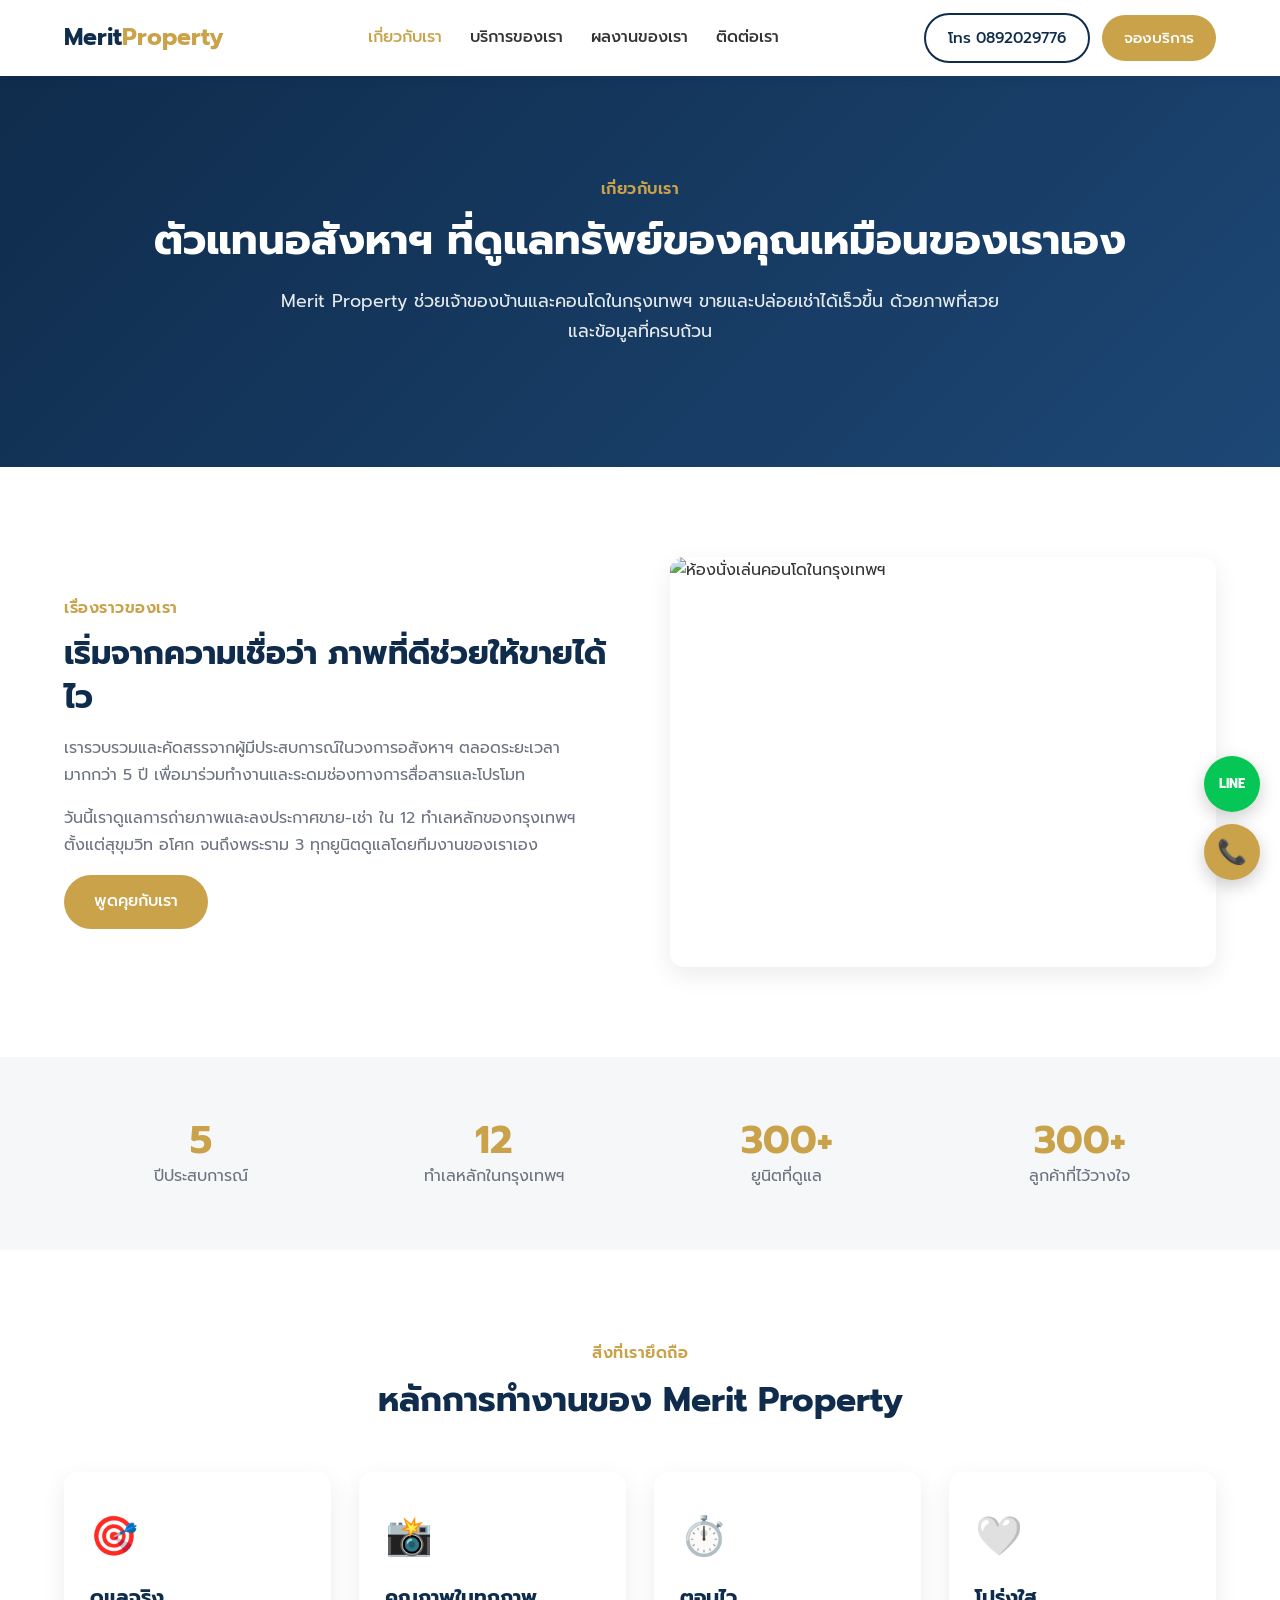
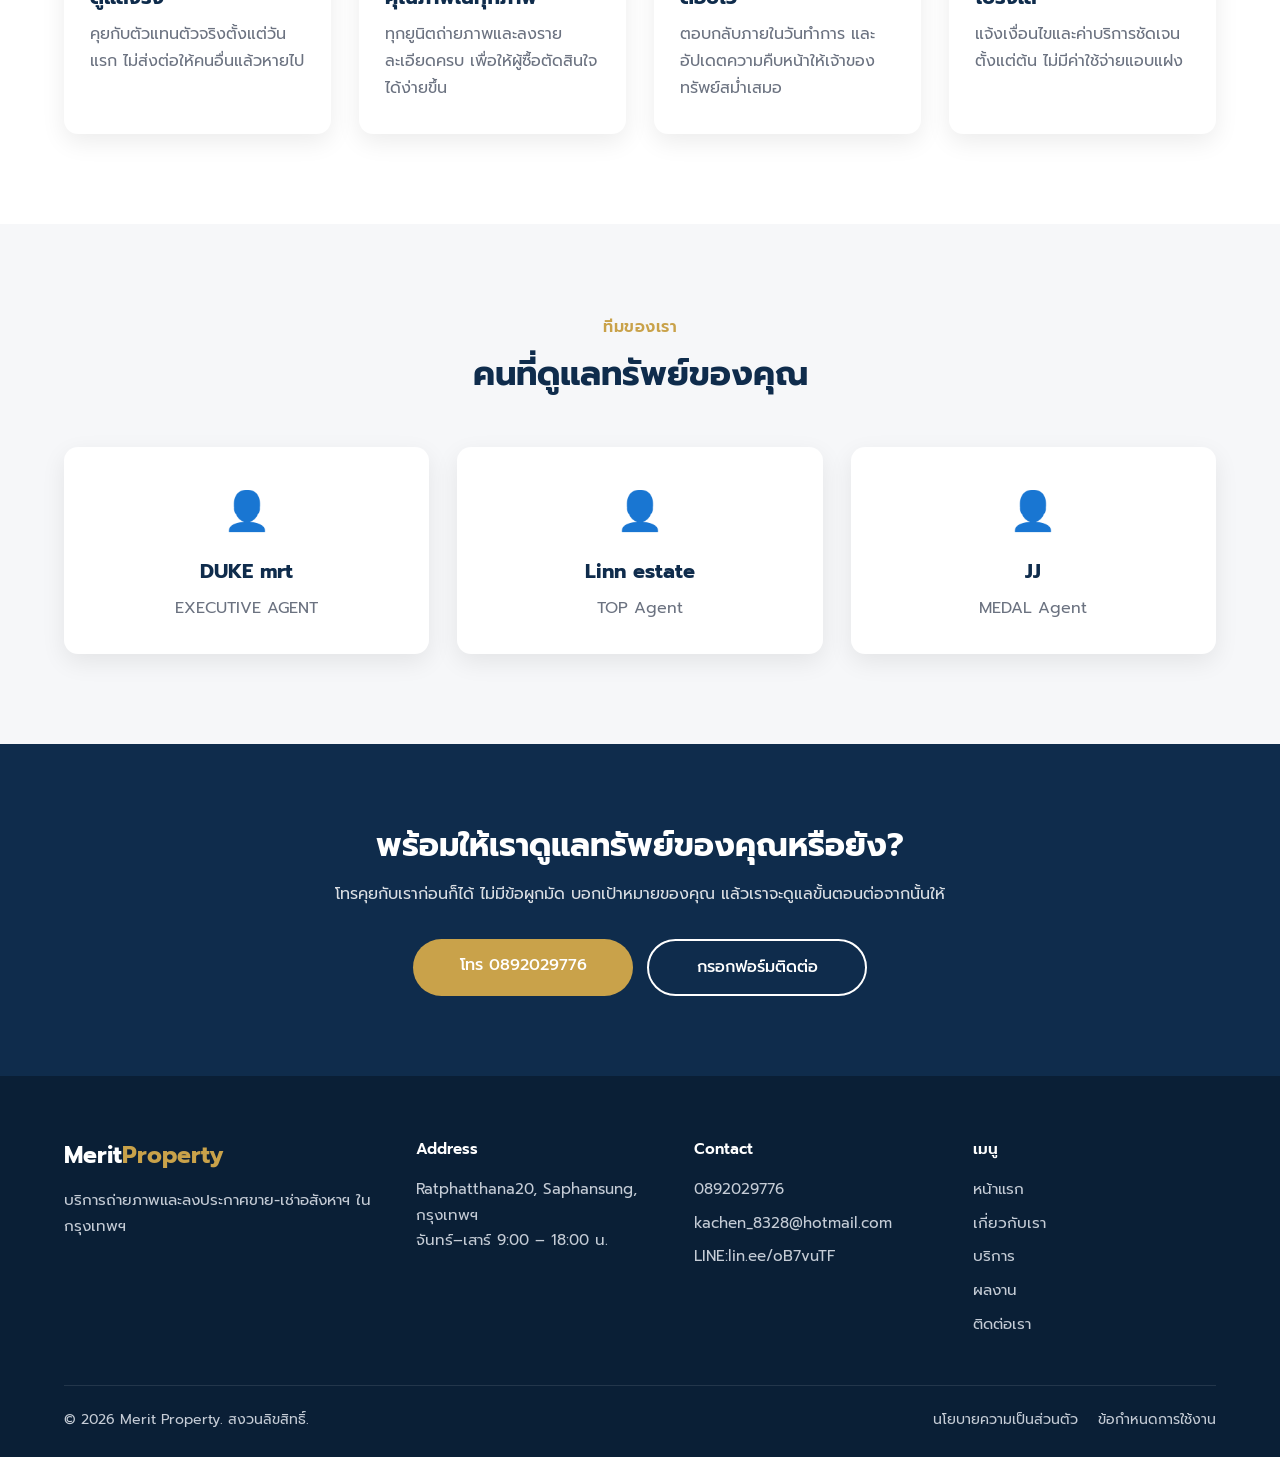
==== about.html @ c819f3c8 "Update about.html" ====
<!DOCTYPE html>
<html lang="th">
<head>
  <meta charset="UTF-8" />
  <meta name="viewport" content="width=device-width, initial-scale=1.0" />
  <title>เกี่ยวกับเรา | Merit Property</title>
  <meta name="description" content="รู้จัก Merit Property ทีมตัวแทนอสังหาฯ ในกรุงเทพฯ ที่ดูแลการถ่ายภาพและลงประกาศขาย-เช่าด้วยตัวเอง" />
  <link href="https://fonts.googleapis.com/css2?family=Prompt:wght@300;400;500;600;700&display=swap" rel="stylesheet" />
  <link rel="stylesheet" href="style.css" />
</head>
<body>
<style>
    :root{
      --primary:#0f2c4c; --primary-dark:#0a1f36; --accent:#c9a24a; --accent-dark:#b08a35;
      --light:#f6f7f9; --text:#333; --muted:#6b7280; --white:#fff;
      --radius:14px; --shadow:0 8px 24px rgba(0,0,0,.08);
    }
    *{margin:0;padding:0;box-sizing:border-box}
    html{scroll-behavior:smooth}
    body{font-family:'Prompt',sans-serif;color:var(--text);line-height:1.7;background:var(--white)}
    a{text-decoration:none;color:inherit}
    .container{width:90%;max-width:1200px;margin:auto}
    section{padding:90px 0}
    .eyebrow{display:inline-block;color:var(--accent);font-weight:600;letter-spacing:.5px;margin-bottom:10px}
    h1,h2,h3{color:var(--primary);line-height:1.35}
    .btn{display:inline-block;padding:13px 30px;border-radius:50px;font-weight:500;transition:.3s;cursor:pointer;border:none;font-family:inherit;font-size:1rem;text-align:center}
    .btn-primary{background:var(--accent);color:var(--white)}
    .btn-primary:hover{background:var(--accent-dark);transform:translateY(-2px)}
    .btn-outline{border:2px solid var(--primary);color:var(--primary);background:transparent}
    .btn-outline:hover{background:var(--primary);color:var(--white)}
    .btn-light{border:2px solid var(--white);color:var(--white)}
    .btn-light:hover{background:var(--white);color:var(--primary)}

    /* ===== Header ===== */
    header{position:sticky;top:0;z-index:1000;background:var(--white);box-shadow:0 2px 12px rgba(0,0,0,.06)}
    nav{display:flex;justify-content:space-between;align-items:center;height:76px;gap:20px}
    .logo{font-size:1.45rem;font-weight:700;color:var(--primary)}
    .logo b{color:var(--accent)}
    .nav-links{display:flex;gap:28px;list-style:none}
    .nav-links a{font-weight:500;transition:.3s}
    .nav-links a:hover,.nav-links a.active{color:var(--accent)}
    .nav-actions{display:flex;gap:12px;align-items:center}
    .nav-actions .btn{padding:10px 22px;font-size:.95rem}
    .menu-toggle{display:none;font-size:1.8rem;background:none;border:none;cursor:pointer;color:var(--primary)}

    /* ===== Hero ===== */
    .hero{background:linear-gradient(135deg,var(--primary),#1d4775);color:var(--white);text-align:center;padding:100px 0 90px}
    .hero .eyebrow{color:var(--accent)}
    .hero h1{color:var(--white);font-size:2.6rem;margin-bottom:18px}
    .hero p{max-width:720px;margin:0 auto 30px;opacity:.9;font-size:1.1rem}
    .hero p a{color:var(--accent);font-weight:600;text-decoration:underline}
    .hero-buttons{display:flex;gap:14px;justify-content:center;flex-wrap:wrap}

    /* ===== Contact ===== */
    .contact-wrap{display:grid;grid-template-columns:1fr 1.25fr;gap:50px;align-items:start}
    .contact-text h2{font-size:2rem;margin-bottom:8px}
    .contact-text p{color:var(--muted);margin-bottom:28px}
    .info-item{display:flex;gap:14px;align-items:flex-start;margin-bottom:18px}
    .info-item .ic{width:46px;height:46px;flex-shrink:0;border-radius:12px;background:var(--light);display:flex;align-items:center;justify-content:center;font-size:1.25rem}
    .info-item small{display:block;color:var(--muted);font-size:.85rem}
    .info-item a{word-break:break-all}
    .info-item a:hover{color:var(--accent)}
    .map{margin-top:24px;border-radius:var(--radius);overflow:hidden;box-shadow:var(--shadow)}
    .map iframe{width:100%;height:260px;border:0;display:block}

    .contact-form{background:var(--white);padding:40px;border-radius:var(--radius);box-shadow:var(--shadow);border:1px solid #eee}
    .form-row{display:grid;grid-template-columns:1fr 1fr;gap:16px}
    .form-group{margin-bottom:18px}
    .form-group label{display:block;margin-bottom:6px;font-weight:500;font-size:.95rem}
    .form-group label .req{color:#d14343}
    .form-group input,.form-group select,.form-group textarea{width:100%;padding:12px 15px;border:1px solid #ddd;border-radius:8px;font-family:inherit;font-size:1rem;transition:.3s;background:var(--white)}
    .form-group input:focus,.form-group select:focus,.form-group textarea:focus{outline:none;border-color:var(--accent);box-shadow:0 0 0 3px rgba(201,162,74,.15)}
    .form-note{font-size:.85rem;color:var(--muted);margin-top:12px;text-align:center}
    .form-msg{margin-top:15px;padding:12px;border-radius:8px;display:none}
    .form-msg.success{display:block;background:#e7f6ec;color:#1e7b3a}
    .form-msg.error{display:block;background:#fdeaea;color:#b42318}

    /* ===== Service Area ===== */
    .area{background:var(--light);text-align:center}
    .area h2{font-size:2rem;margin-bottom:14px}
    .area p{max-width:720px;margin:0 auto 30px;color:var(--muted)}
    .chips{display:flex;flex-wrap:wrap;gap:10px;justify-content:center;margin-bottom:35px}
    .chip{background:var(--white);border:1px solid #e3e3e3;padding:8px 18px;border-radius:30px;font-size:.95rem}
    .chip.main{border-color:var(--accent);color:var(--primary);font-weight:500}

    /* ===== FAQ ===== */
    .faq-wrap{display:grid;grid-template-columns:1fr 1.4fr;gap:50px}
    .faq-intro h2{font-size:2rem;margin-bottom:14px}
    .faq-intro p{color:var(--muted);margin-bottom:24px}
    .faq-intro .info-item a{font-weight:500}
    details{border:1px solid #e6e6e6;border-radius:10px;margin-bottom:12px;background:var(--white);transition:.3s}
    details[open]{border-color:var(--accent);box-shadow:var(--shadow)}
    summary{padding:18px 22px;cursor:pointer;font-weight:500;color:var(--primary);list-style:none;display:flex;justify-content:space-between;align-items:center;gap:10px}
    summary::-webkit-details-marker{display:none}
    summary::after{content:"+";font-size:1.5rem;color:var(--accent);transition:.3s;flex-shrink:0}
    details[open] summary::after{transform:rotate(45deg)}
    details .answer{padding:0 22px 18px;color:var(--muted)}

    /* ===== CTA ===== */
    .cta{background:var(--primary);color:var(--white);text-align:center;padding:80px 0}
    .cta h2{color:var(--white);font-size:2rem;margin-bottom:14px}
    .cta p{opacity:.85;max-width:650px;margin:0 auto 30px}
    .cta .hero-buttons .btn{min-width:220px;word-break:break-all}

    /* ===== Footer ===== */
    footer{background:var(--primary-dark);color:#c5ccd6;padding:60px 0 25px;font-size:.95rem}
    .footer-grid{display:grid;grid-template-columns:1.3fr 1fr 1fr 1fr;gap:35px;margin-bottom:40px}
    footer .logo{color:var(--white);display:inline-block;margin-bottom:12px}
    footer h4{color:var(--white);margin-bottom:14px;font-weight:600}
    footer ul{list-style:none}
    footer li{margin-bottom:8px;word-break:break-all}
    footer a:hover{color:var(--accent)}
    .footer-bottom{border-top:1px solid rgba(255,255,255,.1);padding-top:22px;display:flex;justify-content:space-between;flex-wrap:wrap;gap:12px;font-size:.88rem}
    .footer-bottom .links{display:flex;gap:20px}

    /* ===== Floating Buttons ===== */
    .float-btns{position:fixed;right:20px;bottom:20px;display:flex;flex-direction:column;gap:12px;z-index:999}
    .float-btns a{width:56px;height:56px;border-radius:50%;display:flex;align-items:center;justify-content:center;color:var(--white);font-weight:700;box-shadow:0 6px 18px rgba(0,0,0,.2);transition:.3s;font-size:.8rem}
    .float-btns a:hover{transform:scale(1.1)}
    .float-line{background:#06c755}
    .float-call{background:var(--accent);font-size:1.5rem!important}

    /* ===== Responsive ===== */
    @media (max-width:992px){
      .contact-wrap,.faq-wrap{grid-template-columns:1fr}
      .footer-grid{grid-template-columns:1fr 1fr}
      .hero h1{font-size:2.1rem}
    }
    @media (max-width:820px){
      .menu-toggle{display:block}
      .nav-actions .btn-outline{display:none}
      .nav-links{position:absolute;top:76px;left:0;width:100%;flex-direction:column;background:var(--white);text-align:center;gap:0;display:none;box-shadow:0 10px 20px rgba(0,0,0,.08)}
      .nav-links.show{display:flex}
      .nav-links li{padding:14px 0;border-top:1px solid #f0f0f0}
    }
    @media (max-width:600px){
      section{padding:65px 0}
      .form-row{grid-template-columns:1fr}
      .contact-form{padding:28px 22px}
      .footer-grid{grid-template-columns:1fr}
      .nav-actions .btn{padding:9px 16px;font-size:.88rem}
    }
  </style>
  <header>
    <div class="container">
      <nav>
        <a href="index.html" class="logo">Merit<b>Property</b></a>
        <ul class="nav-links" id="navLinks">
          <li><a href="about.html">เกี่ยวกับเรา</a></li>
          <li><a href="services.html">บริการของเรา</a></li>
          <li><a href="portfolio.html">ผลงานของเรา</a></li>
          <li><a href="contact.html">ติดต่อเรา</a></li>
        </ul>
        <div class="nav-actions">
          <a class="btn btn-outline js-tel">โทร <span class="js-phone"></span></a>
          <a href="contact.html#contact-form" class="btn btn-primary">จองบริการ</a>
          <button class="menu-toggle" id="menuToggle" aria-label="เมนู">☰</button>
        </div>
      </nav>
    </div>
  </header>

  <section class="hero">
    <div class="container">
      <span class="eyebrow">เกี่ยวกับเรา</span>
      <h1>ตัวแทนอสังหาฯ ที่ดูแลทรัพย์ของคุณเหมือนของเราเอง</h1>
      <p>Merit Property ช่วยเจ้าของบ้านและคอนโดในกรุงเทพฯ ขายและปล่อยเช่าได้เร็วขึ้น ด้วยภาพที่สวยและข้อมูลที่ครบถ้วน</p>
    </div>
  </section>

  <!-- ===== Story ===== -->
  <section>
    <div class="container split">
      <div>
        <span class="eyebrow">เรื่องราวของเรา</span>
        <h2>เริ่มจากความเชื่อว่า ภาพที่ดีช่วยให้ขายได้ไว</h2>
        <p>เรารวบรวมและคัดสรรจากผู้มีประสบการณ์ในวงการอสังหาฯ ตลอดระยะเวลามากกว่า 5 ปี เพื่อมาร่วมทำงานและระดมช่องทางการสื่อสารและโปรโมท</p>
        <p>วันนี้เราดูแลการถ่ายภาพและลงประกาศขาย-เช่า ใน 12 ทำเลหลักของกรุงเทพฯ ตั้งแต่สุขุมวิท อโศก จนถึงพระราม 3 ทุกยูนิตดูแลโดยทีมงานของเราเอง</p>
        <a href="contact.html" class="btn btn-primary">พูดคุยกับเรา</a>
      </div>
      <img src="https://images.unsplash.com/photo-1493809842364-78817add7ffb?w=1000" alt="ห้องนั่งเล่นคอนโดในกรุงเทพฯ" loading="lazy" />
    </div>
  </section>

  <!-- ===== Stats ===== -->
  <section class="bg-light" style="padding:60px 0">
    <div class="container stats">
      <div class="stat"><b>5</b><span>ปีประสบการณ์</span></div>
      <div class="stat"><b>12</b><span>ทำเลหลักในกรุงเทพฯ</span></div>
      <div class="stat"><b>300+</b><span>ยูนิตที่ดูแล</span></div>
      <div class="stat"><b>300+</b><span>ลูกค้าที่ไว้วางใจ</span></div>
    </div>
  </section>

  <!-- ===== Values ===== -->
  <section>
    <div class="container">
      <div class="section-title">
        <span class="eyebrow">สิ่งที่เรายึดถือ</span>
        <h2>หลักการทำงานของ Merit Property</h2>
      </div>
      <div class="grid">
        <div class="card"><div class="icon">🎯</div><h3>ดูแลจริง</h3><p>คุยกับตัวแทนตัวจริงตั้งแต่วันแรก ไม่ส่งต่อให้คนอื่นแล้วหายไป</p></div>
        <div class="card"><div class="icon">📸</div><h3>คุณภาพในทุกภาพ</h3><p>ทุกยูนิตถ่ายภาพและลงรายละเอียดครบ เพื่อให้ผู้ซื้อตัดสินใจได้ง่ายขึ้น</p></div>
        <div class="card"><div class="icon">⏱️</div><h3>ตอบไว</h3><p>ตอบกลับภายในวันทำการ และอัปเดตความคืบหน้าให้เจ้าของทรัพย์สม่ำเสมอ</p></div>
        <div class="card"><div class="icon">🤍</div><h3>โปร่งใส</h3><p>แจ้งเงื่อนไขและค่าบริการชัดเจนตั้งแต่ต้น ไม่มีค่าใช้จ่ายแอบแฝง</p></div>
      </div>
    </div>
  </section>

  <!-- ===== Team (ใส่ข้อมูลทีมจริง หรือลบส่วนนี้ได้) ===== -->
  <section class="bg-light">
    <div class="container">
      <div class="section-title">
        <span class="eyebrow">ทีมของเรา</span>
        <h2>คนที่ดูแลทรัพย์ของคุณ</h2>
      </div>
      <div class="grid">
        <div class="card" style="text-align:center"><div class="icon">👤</div><h3>DUKE mrt</h3><p>EXECUTIVE AGENT</p></div>
        <div class="card" style="text-align:center"><div class="icon">👤</div><h3>Linn estate</h3><p>TOP Agent</p></div>
        <div class="card" style="text-align:center"><div class="icon">👤</div><h3>JJ </h3><p>MEDAL Agent</p></div>
      </div>
    </div>
  </section>

  <section class="cta">
    <div class="container">
      <h2>พร้อมให้เราดูแลทรัพย์ของคุณหรือยัง?</h2>
      <p>โทรคุยกับเราก่อนก็ได้ ไม่มีข้อผูกมัด บอกเป้าหมายของคุณ แล้วเราจะดูแลขั้นตอนต่อจากนั้นให้</p>
      <div class="hero-buttons">
        <a class="btn btn-primary js-tel">โทร <span class="js-phone"></span></a>
        <a href="contact.html#contact-form" class="btn btn-light">กรอกฟอร์มติดต่อ</a>
      </div>
    </div>
  </section>

  <footer>
    <div class="container">
      <div class="footer-grid">
        <div>
          <a href="index.html" class="logo">Merit<b style="color:var(--accent)">Property</b></a>
          <p>บริการถ่ายภาพและลงประกาศขาย-เช่าอสังหาฯ ในกรุงเทพฯ</p>
        </div>
        <div>
          <h4>Address</h4>
          <p>Ratphatthana20, Saphansung, กรุงเทพฯ</p>
          <p>จันทร์–เสาร์ 9:00 – 18:00 น.</p>
        </div>
        <div>
          <h4>Contact</h4>
          <ul>
            <li><a class="js-tel"><span class="js-phone"></span></a></li>
            <li><a class="js-mail"><span class="js-email"></span></a></li>
            <li><a class="js-line" target="_blank" rel="noopener">LINE:lin.ee/oB7vuTF</a></li>
          </ul>
        </div>
        <div>
          <h4>เมนู</h4>
          <ul>
            <li><a href="index.html">หน้าแรก</a></li>
            <li><a href="about.html">เกี่ยวกับเรา</a></li>
            <li><a href="services.html">บริการ</a></li>
            <li><a href="portfolio.html">ผลงาน</a></li>
            <li><a href="contact.html">ติดต่อเรา</a></li>
          </ul>
        </div>
      </div>
      <div class="footer-bottom">
        <span>© <span id="year"></span> Merit Property. สงวนลิขสิทธิ์.</span>
        <div class="links"><a href="privacy.html">นโยบายความเป็นส่วนตัว</a><a href="terms.html">ข้อกำหนดการใช้งาน</a></div>
      </div>
    </div>
  </footer>

  <div class="float-btns">
    <a class="float-line js-line" target="_blank" rel="noopener" aria-label="LINE">LINE</a>
    <a class="float-call js-tel" aria-label="โทร">📞</a>
  </div>

  <script src="main.js"></script>
</body>
</html>
---- style.css ----
:root{
  --primary:#0f2c4c; --primary-dark:#0a1f36; --accent:#c9a24a; --accent-dark:#b08a35;
  --light:#f6f7f9; --text:#333; --muted:#6b7280; --white:#fff;
  --radius:14px; --shadow:0 8px 24px rgba(0,0,0,.08);
}
*{margin:0;padding:0;box-sizing:border-box}
html{scroll-behavior:smooth}
body{font-family:'Prompt',sans-serif;color:var(--text);line-height:1.7;background:var(--white)}
a{text-decoration:none;color:inherit}
img{max-width:100%;display:block}
.container{width:90%;max-width:1200px;margin:auto}
section{padding:90px 0}
.bg-light{background:var(--light)}
.eyebrow{display:inline-block;color:var(--accent);font-weight:600;letter-spacing:.5px;margin-bottom:10px}
h1,h2,h3{color:var(--primary);line-height:1.35}
.btn{display:inline-block;padding:13px 30px;border-radius:50px;font-weight:500;transition:.3s;cursor:pointer;border:none;font-family:inherit;font-size:1rem;text-align:center}
.btn-primary{background:var(--accent);color:var(--white)}
.btn-primary:hover{background:var(--accent-dark);transform:translateY(-2px)}
.btn-outline{border:2px solid var(--primary);color:var(--primary);background:transparent}
.btn-outline:hover{background:var(--primary);color:var(--white)}
.btn-light{border:2px solid var(--white);color:var(--white)}
.btn-light:hover{background:var(--white);color:var(--primary)}

/* ===== Header ===== */
header{position:sticky;top:0;z-index:1000;background:var(--white);box-shadow:0 2px 12px rgba(0,0,0,.06)}
nav{display:flex;justify-content:space-between;align-items:center;height:76px;gap:20px}
.logo{font-size:1.45rem;font-weight:700;color:var(--primary)}
.logo b{color:var(--accent)}
.nav-links{display:flex;gap:28px;list-style:none}
.nav-links a{font-weight:500;transition:.3s}
.nav-links a:hover,.nav-links a.active{color:var(--accent)}
.nav-actions{display:flex;gap:12px;align-items:center}
.nav-actions .btn{padding:10px 22px;font-size:.95rem}
.menu-toggle{display:none;font-size:1.8rem;background:none;border:none;cursor:pointer;color:var(--primary)}

/* ===== Hero (หน้าย่อย) ===== */
.hero{background:linear-gradient(135deg,var(--primary),#1d4775);color:var(--white);text-align:center;padding:100px 0 90px}
.hero h1{color:var(--white);font-size:2.6rem;margin-bottom:18px}
.hero p{max-width:720px;margin:0 auto 30px;opacity:.9;font-size:1.1rem}
.hero p a{color:var(--accent);font-weight:600;text-decoration:underline}
.hero-buttons{display:flex;gap:14px;justify-content:center;flex-wrap:wrap}

/* ===== Hero (หน้าแรก) ===== */
.home-hero{min-height:88vh;display:flex;align-items:center;color:var(--white);
  background:linear-gradient(90deg,rgba(15,44,76,.93) 0%,rgba(15,44,76,.65) 55%,rgba(15,44,76,.25) 100%),
  url('https://images.unsplash.com/photo-1545324418-cc1a3fa10c00?w=1600') center/cover no-repeat}
.home-hero .content{max-width:650px}
.home-hero h1{color:var(--white);font-size:3rem;margin-bottom:18px}
.home-hero h1 span{color:var(--accent)}
.home-hero p{font-size:1.15rem;opacity:.9;margin-bottom:32px}
.home-hero .hero-buttons{justify-content:flex-start}

/* ===== Section title ===== */
.section-title{text-align:center;max-width:720px;margin:0 auto 50px}
.section-title h2{font-size:2.1rem;margin-bottom:12px}
.section-title p{color:var(--muted)}
.center{text-align:center;margin-top:40px}

/* ===== Cards ===== */
.grid{display:grid;grid-template-columns:repeat(auto-fit,minmax(260px,1fr));gap:28px}
.card{background:var(--white);border-radius:var(--radius);box-shadow:var(--shadow);padding:32px 26px;transition:.3s}
.card:hover{transform:translateY(-6px)}
.card .icon{font-size:2.4rem;margin-bottom:14px}
.card h3{margin-bottom:10px;font-size:1.25rem}
.card p{color:var(--muted)}
.card ul{margin-top:14px;padding-left:18px;color:var(--muted)}

/* ===== Split (รูป + ข้อความ) ===== */
.split{display:grid;grid-template-columns:1fr 1fr;gap:60px;align-items:center}
.split img{width:100%;border-radius:var(--radius);box-shadow:var(--shadow);aspect-ratio:4/3;object-fit:cover}
.split h2{font-size:2rem;margin-bottom:16px}
.split p{color:var(--muted);margin-bottom:16px}
.check-list{list-style:none;margin:20px 0 28px}
.check-list li{padding-left:30px;position:relative;margin-bottom:10px}
.check-list li::before{content:"✓";position:absolute;left:0;color:var(--accent);font-weight:700}

/* ===== Stats ===== */
.stats{display:grid;grid-template-columns:repeat(4,1fr);gap:20px;text-align:center}
.stat b{display:block;font-size:2.4rem;color:var(--accent);line-height:1.2}
.stat span{color:var(--muted)}

/* ===== Steps ===== */
.steps{counter-reset:step;display:grid;grid-template-columns:repeat(auto-fit,minmax(220px,1fr));gap:28px}
.step{padding:30px 24px;background:var(--white);border-radius:var(--radius);box-shadow:var(--shadow)}
.step::before{counter-increment:step;content:counter(step);width:44px;height:44px;border-radius:50%;background:var(--accent);color:var(--white);display:flex;align-items:center;justify-content:center;font-weight:700;margin-bottom:14px}
.step h3{font-size:1.15rem;margin-bottom:8px}
.step p{color:var(--muted)}

/* ===== Portfolio ===== */
.filters{display:flex;gap:10px;justify-content:center;flex-wrap:wrap;margin-bottom:35px}
.filter-btn{padding:8px 20px;border-radius:30px;border:1px solid #ddd;background:var(--white);cursor:pointer;font-family:inherit;font-size:.95rem;transition:.3s}
.filter-btn.active,.filter-btn:hover{background:var(--primary);color:var(--white);border-color:var(--primary)}
.work{background:var(--white);border-radius:var(--radius);overflow:hidden;box-shadow:var(--shadow);transition:.3s}
.work:hover{transform:translateY(-6px)}
.work.hide{display:none}
.work-img{position:relative;height:230px}
.work-img img{width:100%;height:100%;object-fit:cover}
.tag{position:absolute;top:14px;left:14px;background:var(--accent);color:var(--white);padding:4px 14px;border-radius:20px;font-size:.85rem}
.work-body{padding:20px 22px}
.work-body h3{font-size:1.15rem;margin-bottom:4px}
.work-body .loc{color:var(--muted);font-size:.9rem;margin-bottom:10px}
.work-body .meta{display:flex;gap:14px;flex-wrap:wrap;font-size:.9rem;color:#555}

/* ===== Testimonials ===== */
.quote{background:var(--white);border-radius:var(--radius);box-shadow:var(--shadow);padding:30px}
.quote p{font-style:italic;color:#555;margin-bottom:16px}
.quote b{color:var(--primary)}
.quote small{display:block;color:var(--muted)}

/* ===== Contact ===== */
.contact-wrap{display:grid;grid-template-columns:1fr 1.25fr;gap:50px;align-items:start}
.contact-text h2{font-size:2rem;margin-bottom:8px}
.contact-text p{color:var(--muted);margin-bottom:28px}
.info-item{display:flex;gap:14px;align-items:flex-start;margin-bottom:18px}
.info-item .ic{width:46px;height:46px;flex-shrink:0;border-radius:12px;background:var(--light);display:flex;align-items:center;justify-content:center;font-size:1.25rem}
.info-item small{display:block;color:var(--muted);font-size:.85rem}
.info-item a{word-break:break-all}
.info-item a:hover{color:var(--accent)}
.map{margin-top:24px;border-radius:var(--radius);overflow:hidden;box-shadow:var(--shadow)}
.map iframe{width:100%;height:260px;border:0;display:block}
.contact-form{background:var(--white);padding:40px;border-radius:var(--radius);box-shadow:var(--shadow);border:1px solid #eee}
.form-row{display:grid;grid-template-columns:1fr 1fr;gap:16px}
.form-group{margin-bottom:18px}
.form-group label{display:block;margin-bottom:6px;font-weight:500;font-size:.95rem}
.form-group label .req{color:#d14343}
.form-group input,.form-group select,.form-group textarea{width:100%;padding:12px 15px;border:1px solid #ddd;border-radius:8px;font-family:inherit;font-size:1rem;transition:.3s;background:var(--white)}
.form-group input:focus,.form-group select:focus,.form-group textarea:focus{outline:none;border-color:var(--accent);box-shadow:0 0 0 3px rgba(201,162,74,.15)}
.form-note{font-size:.85rem;color:var(--muted);margin-top:12px;text-align:center}
.form-msg{margin-top:15px;padding:12px;border-radius:8px;display:none}
.form-msg.success{display:block;background:#e7f6ec;color:#1e7b3a}
.form-msg.error{display:block;background:#fdeaea;color:#b42318}

/* ===== Service Area ===== */
.area{background:var(--light);text-align:center}
.area h2{font-size:2rem;margin-bottom:14px}
.area p{max-width:720px;margin:0 auto 30px;color:var(--muted)}
.chips{display:flex;flex-wrap:wrap;gap:10px;justify-content:center;margin-bottom:35px}
.chip{background:var(--white);border:1px solid #e3e3e3;padding:8px 18px;border-radius:30px;font-size:.95rem}
.chip.main{border-color:var(--accent);color:var(--primary);font-weight:500}

/* ===== FAQ ===== */
.faq-wrap{display:grid;grid-template-columns:1fr 1.4fr;gap:50px}
.faq-intro h2{font-size:2rem;margin-bottom:14px}
.faq-intro p{color:var(--muted);margin-bottom:24px}
.faq-intro .info-item a{font-weight:500}
details{border:1px solid #e6e6e6;border-radius:10px;margin-bottom:12px;background:var(--white);transition:.3s}
details[open]{border-color:var(--accent);box-shadow:var(--shadow)}
summary{padding:18px 22px;cursor:pointer;font-weight:500;color:var(--primary);list-style:none;display:flex;justify-content:space-between;align-items:center;gap:10px}
summary::-webkit-details-marker{display:none}
summary::after{content:"+";font-size:1.5rem;color:var(--accent);transition:.3s;flex-shrink:0}
details[open] summary::after{transform:rotate(45deg)}
details .answer{padding:0 22px 18px;color:var(--muted)}

/* ===== CTA ===== */
.cta{background:var(--primary);color:var(--white);text-align:center;padding:80px 0}
.cta h2{color:var(--white);font-size:2rem;margin-bottom:14px}
.cta p{opacity:.85;max-width:650px;margin:0 auto 30px}
.cta .hero-buttons .btn{min-width:220px;word-break:break-all}

/* ===== Footer ===== */
footer{background:var(--primary-dark);color:#c5ccd6;padding:60px 0 25px;font-size:.95rem}
.footer-grid{display:grid;grid-template-columns:1.3fr 1fr 1fr 1fr;gap:35px;margin-bottom:40px}
footer .logo{color:var(--white);display:inline-block;margin-bottom:12px}
footer h4{color:var(--white);margin-bottom:14px;font-weight:600}
footer ul{list-style:none}
footer li{margin-bottom:8px;word-break:break-all}
footer a:hover{color:var(--accent)}
.footer-bottom{border-top:1px solid rgba(255,255,255,.1);padding-top:22px;display:flex;justify-content:space-between;flex-wrap:wrap;gap:12px;font-size:.88rem}
.footer-bottom .links{display:flex;gap:20px}

/* ===== Floating Buttons ===== */
.float-btns{position:fixed;right:20px;bottom:20px;display:flex;flex-direction:column;gap:12px;z-index:999}
.float-btns a{width:56px;height:56px;border-radius:50%;display:flex;align-items:center;justify-content:center;color:var(--white);font-weight:700;box-shadow:0 6px 18px rgba(0,0,0,.2);transition:.3s;font-size:.8rem}
.float-btns a:hover{transform:scale(1.1)}
.float-line{background:#06c755}
.float-call{background:var(--accent);font-size:1.5rem!important}

/* ===== Responsive ===== */
@media (max-width:992px){
  .contact-wrap,.faq-wrap,.split{grid-template-columns:1fr}
  .split{gap:35px}
  .footer-grid{grid-template-columns:1fr 1fr}
  .stats{grid-template-columns:repeat(2,1fr);gap:30px}
  .hero h1{font-size:2.1rem}
  .home-hero h1{font-size:2.3rem}
}
@media (max-width:820px){
  .menu-toggle{display:block}
  .nav-actions .btn-outline{display:none}
  .nav-links{position:absolute;top:76px;left:0;width:100%;flex-direction:column;background:var(--white);text-align:center;gap:0;display:none;box-shadow:0 10px 20px rgba(0,0,0,.08)}
  .nav-links.show{display:flex}
  .nav-links li{padding:14px 0;border-top:1px solid #f0f0f0}
}
@media (max-width:600px){
  section{padding:65px 0}
  .form-row{grid-template-columns:1fr}
  .contact-form{padding:28px 22px}
  .footer-grid{grid-template-columns:1fr}
  .nav-actions .btn{padding:9px 16px;font-size:.88rem}
  .home-hero{min-height:75vh}
  .home-hero h1{font-size:1.9rem}
}
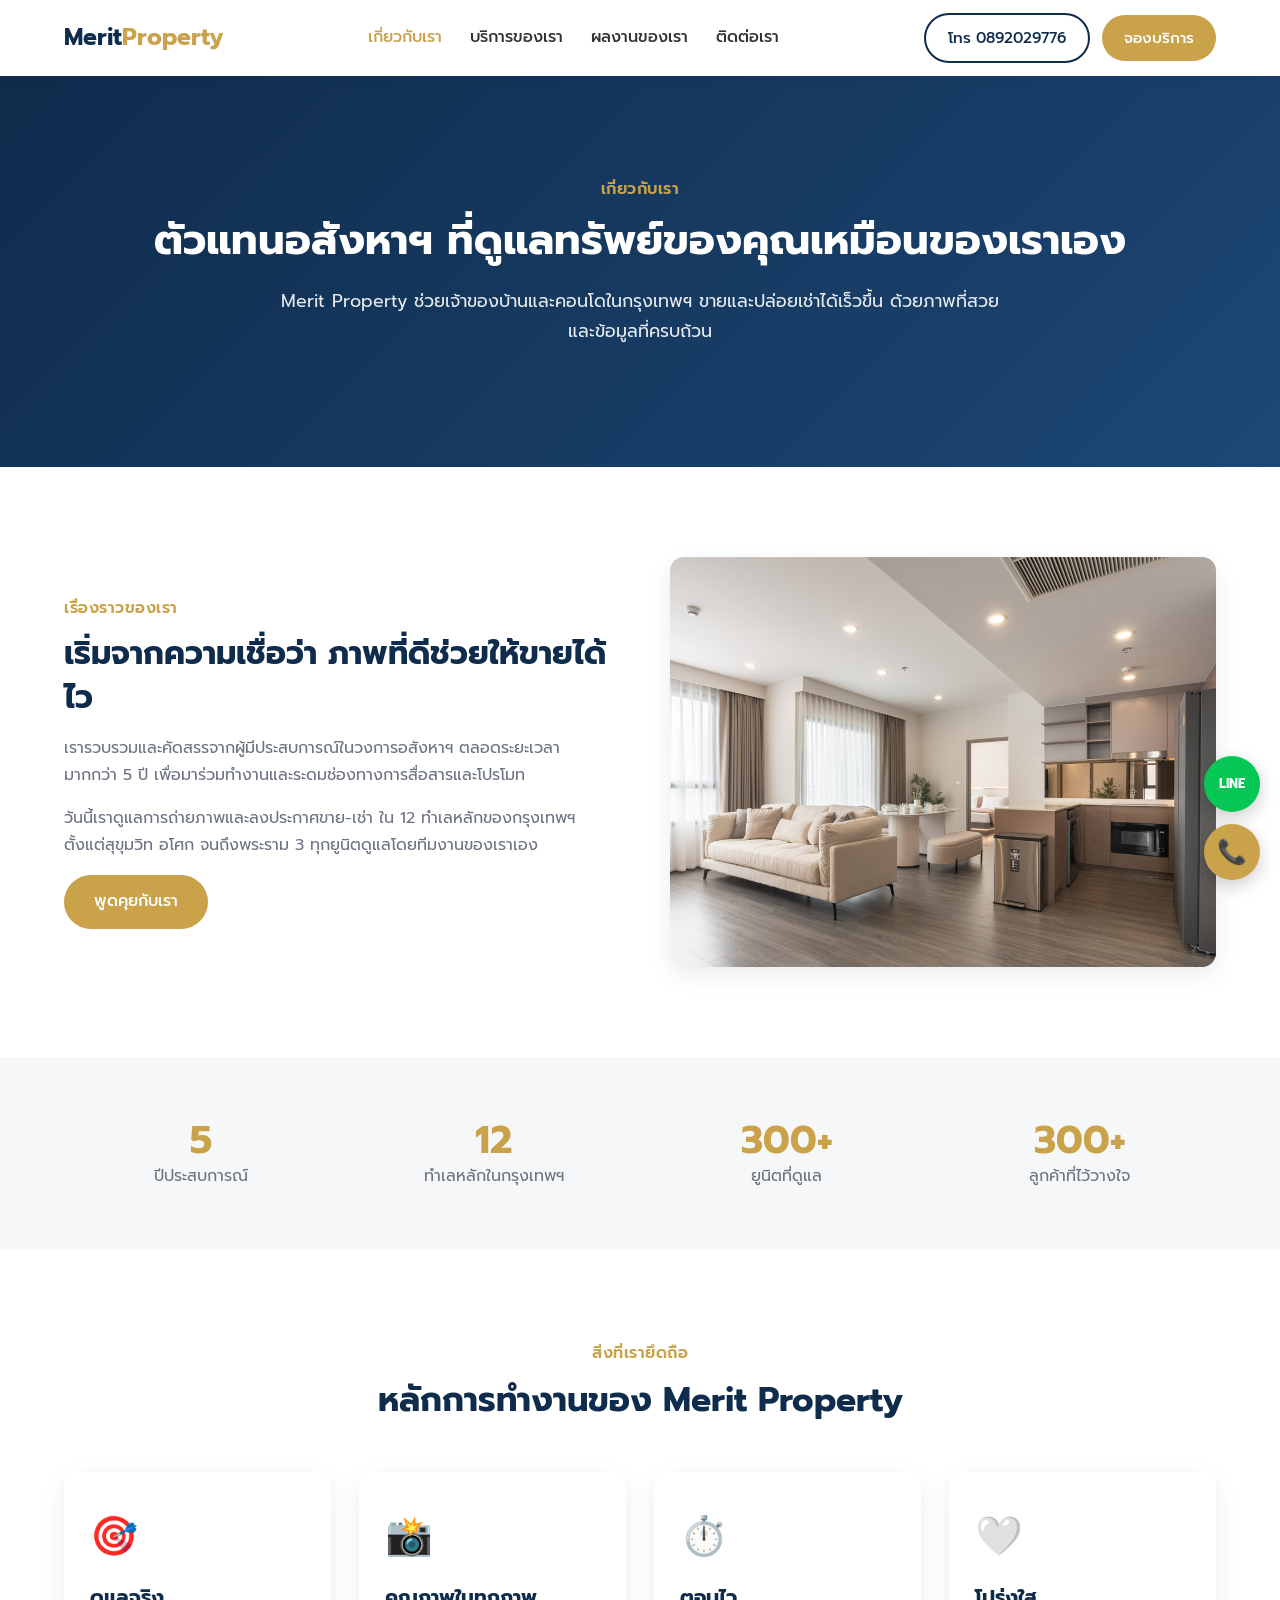
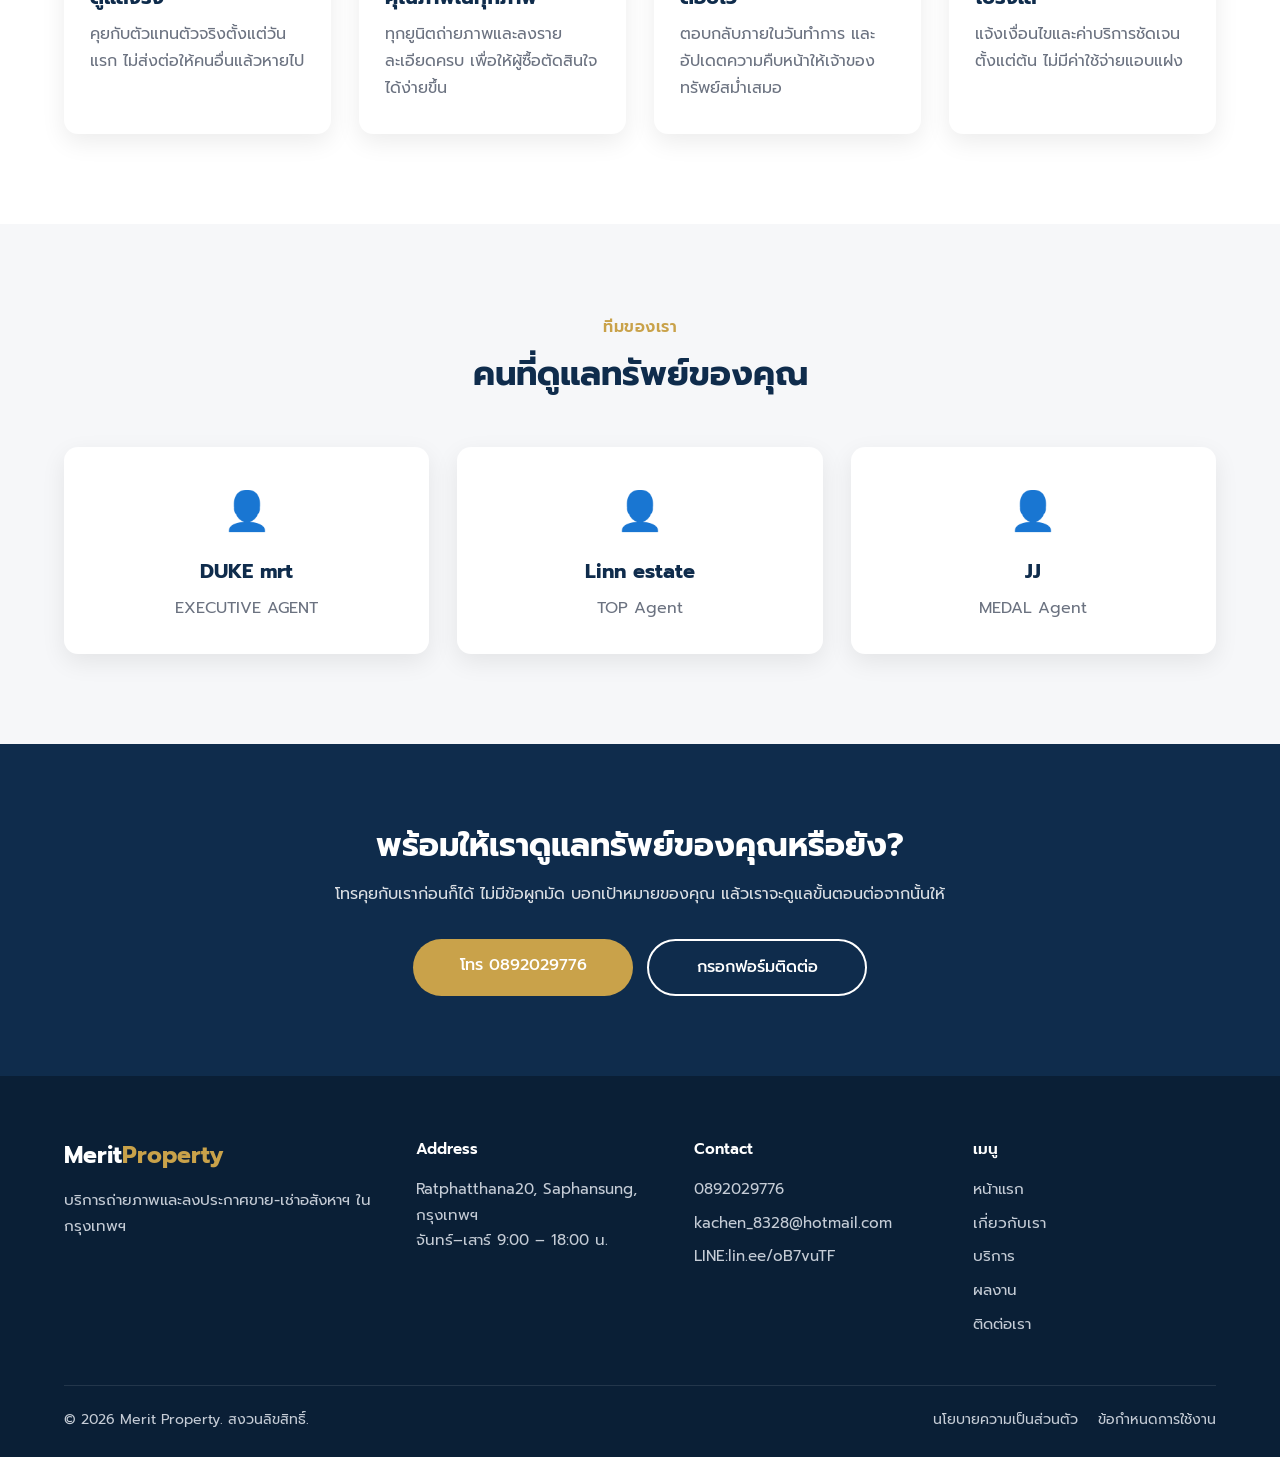
==== commit a9481752: "Update about.html" ====
--- a/about.html
+++ b/about.html
@@ -178,7 +178,7 @@
         <p>วันนี้เราดูแลการถ่ายภาพและลงประกาศขาย-เช่า ใน 12 ทำเลหลักของกรุงเทพฯ ตั้งแต่สุขุมวิท อโศก จนถึงพระราม 3 ทุกยูนิตดูแลโดยทีมงานของเราเอง</p>
         <a href="contact.html" class="btn btn-primary">พูดคุยกับเรา</a>
       </div>
-      <img src="https://images.unsplash.com/photo-1493809842364-78817add7ffb?w=1000" alt="ห้องนั่งเล่นคอนโดในกรุงเทพฯ" loading="lazy" />
+      <img src="propertyphotos/cover/about/id0skvpr4.jpg" alt="ห้องนั่งเล่นคอนโดในกรุงเทพฯ" loading="lazy" />
     </div>
   </section>
 
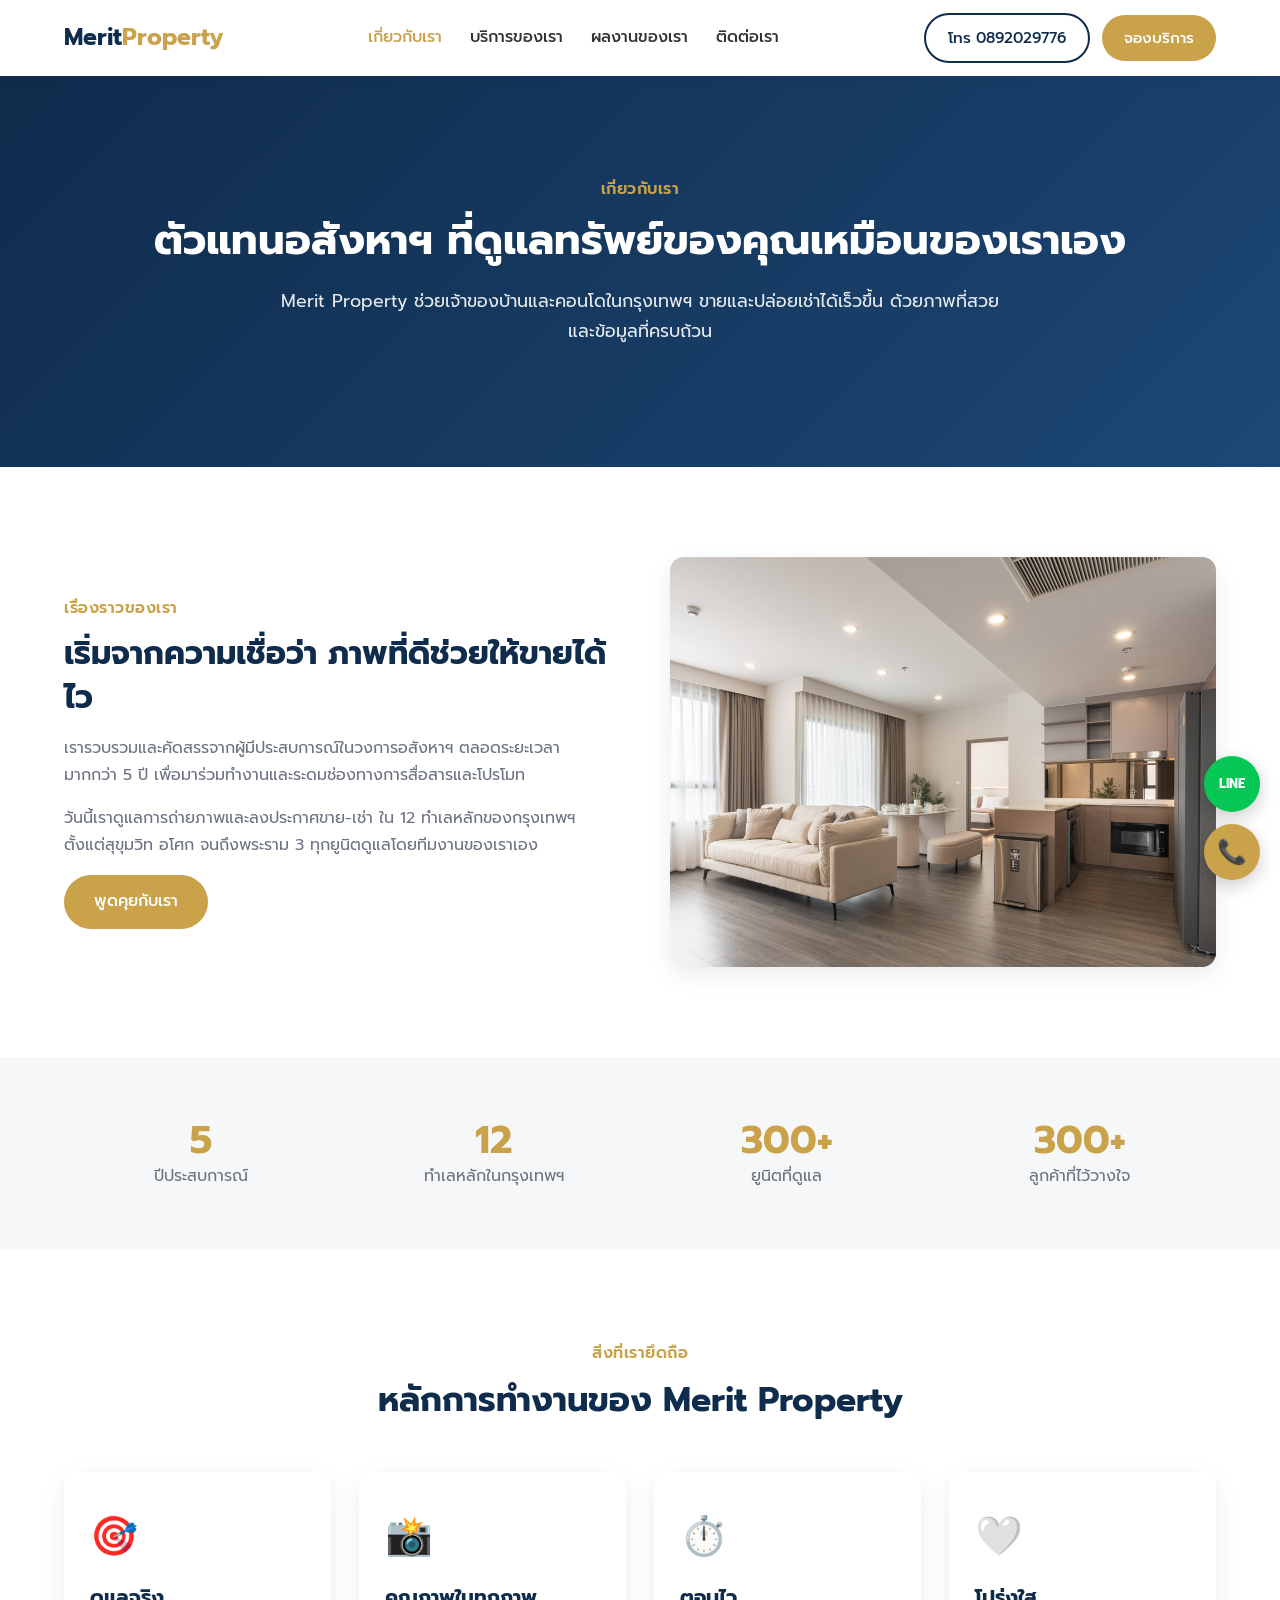
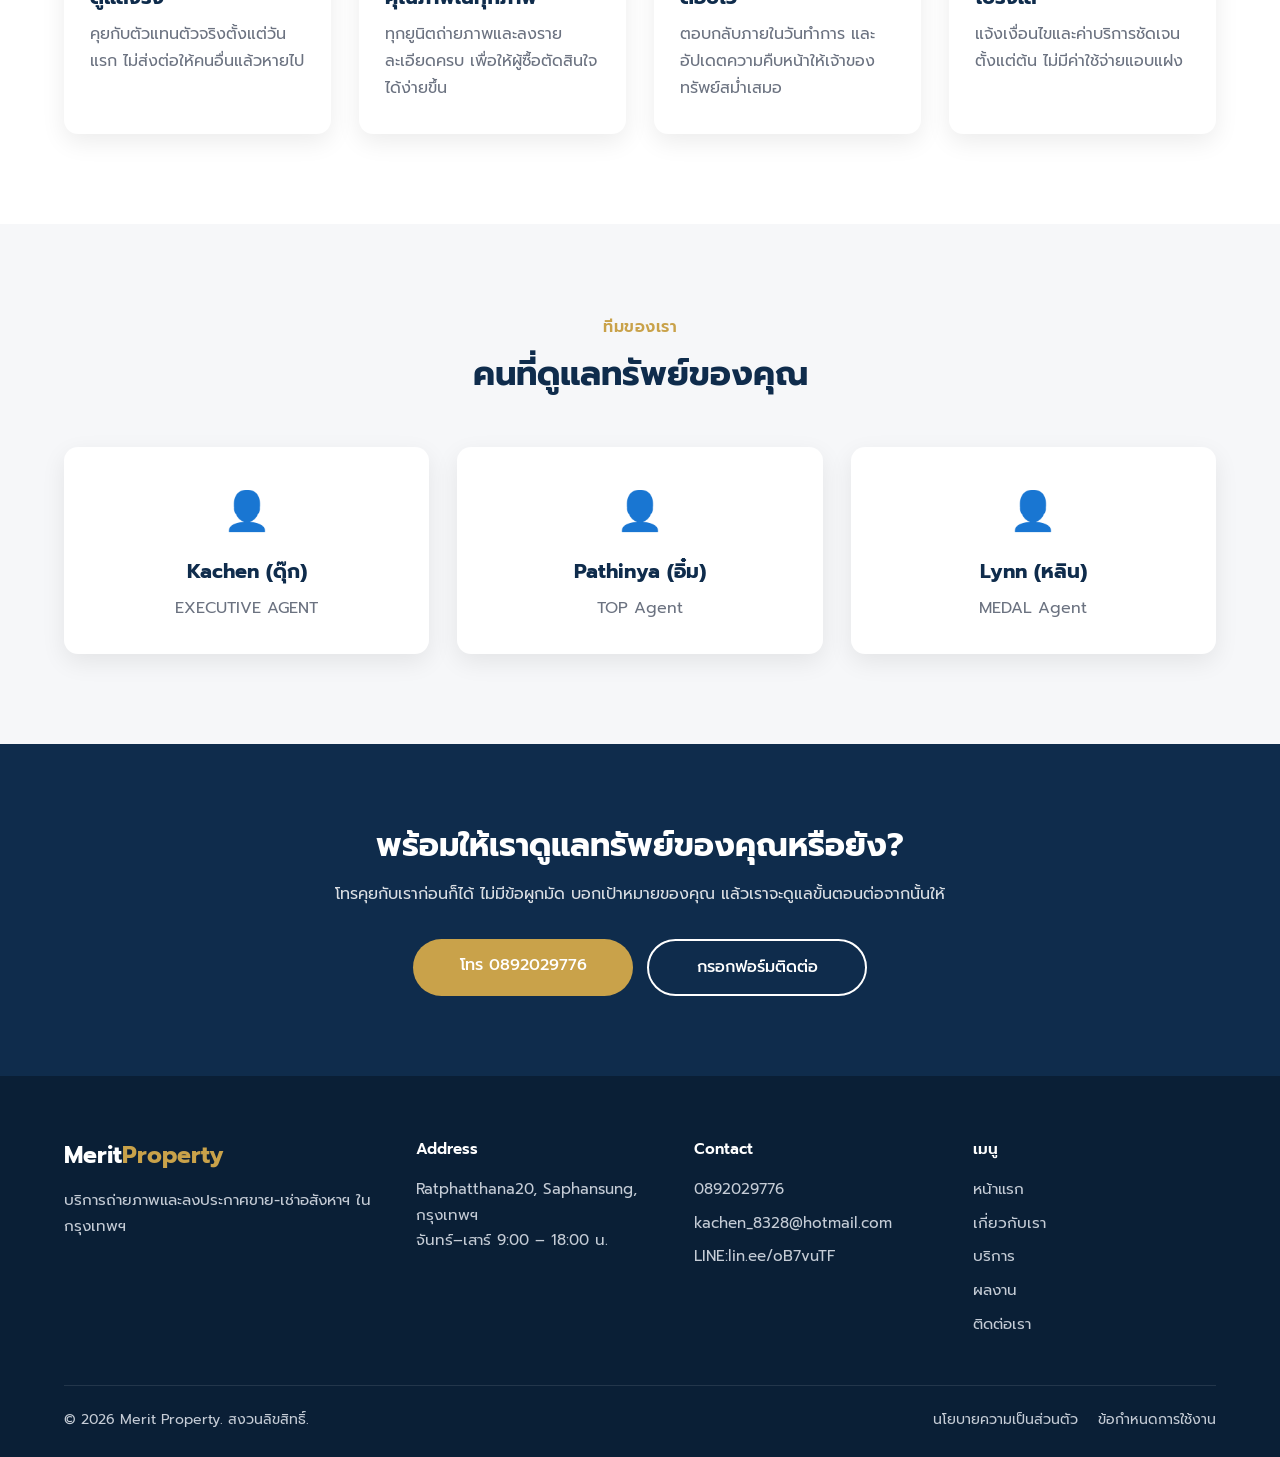
==== commit d344b87d: "up" ====
--- a/about.html
+++ b/about.html
@@ -216,9 +216,9 @@
         <h2>คนที่ดูแลทรัพย์ของคุณ</h2>
       </div>
       <div class="grid">
-        <div class="card" style="text-align:center"><div class="icon">👤</div><h3>DUKE mrt</h3><p>EXECUTIVE AGENT</p></div>
-        <div class="card" style="text-align:center"><div class="icon">👤</div><h3>Linn estate</h3><p>TOP Agent</p></div>
-        <div class="card" style="text-align:center"><div class="icon">👤</div><h3>JJ </h3><p>MEDAL Agent</p></div>
+        <div class="card" style="text-align:center"><div class="icon">👤</div><h3>Kachen (ดุ๊ก)</h3><p>EXECUTIVE AGENT</p></div>
+        <div class="card" style="text-align:center"><div class="icon">👤</div><h3>Pathinya (อิ๋ม)</h3><p>TOP Agent</p></div>
+        <div class="card" style="text-align:center"><div class="icon">👤</div><h3>Lynn (หลิน) </h3><p>MEDAL Agent</p></div>
       </div>
     </div>
   </section>
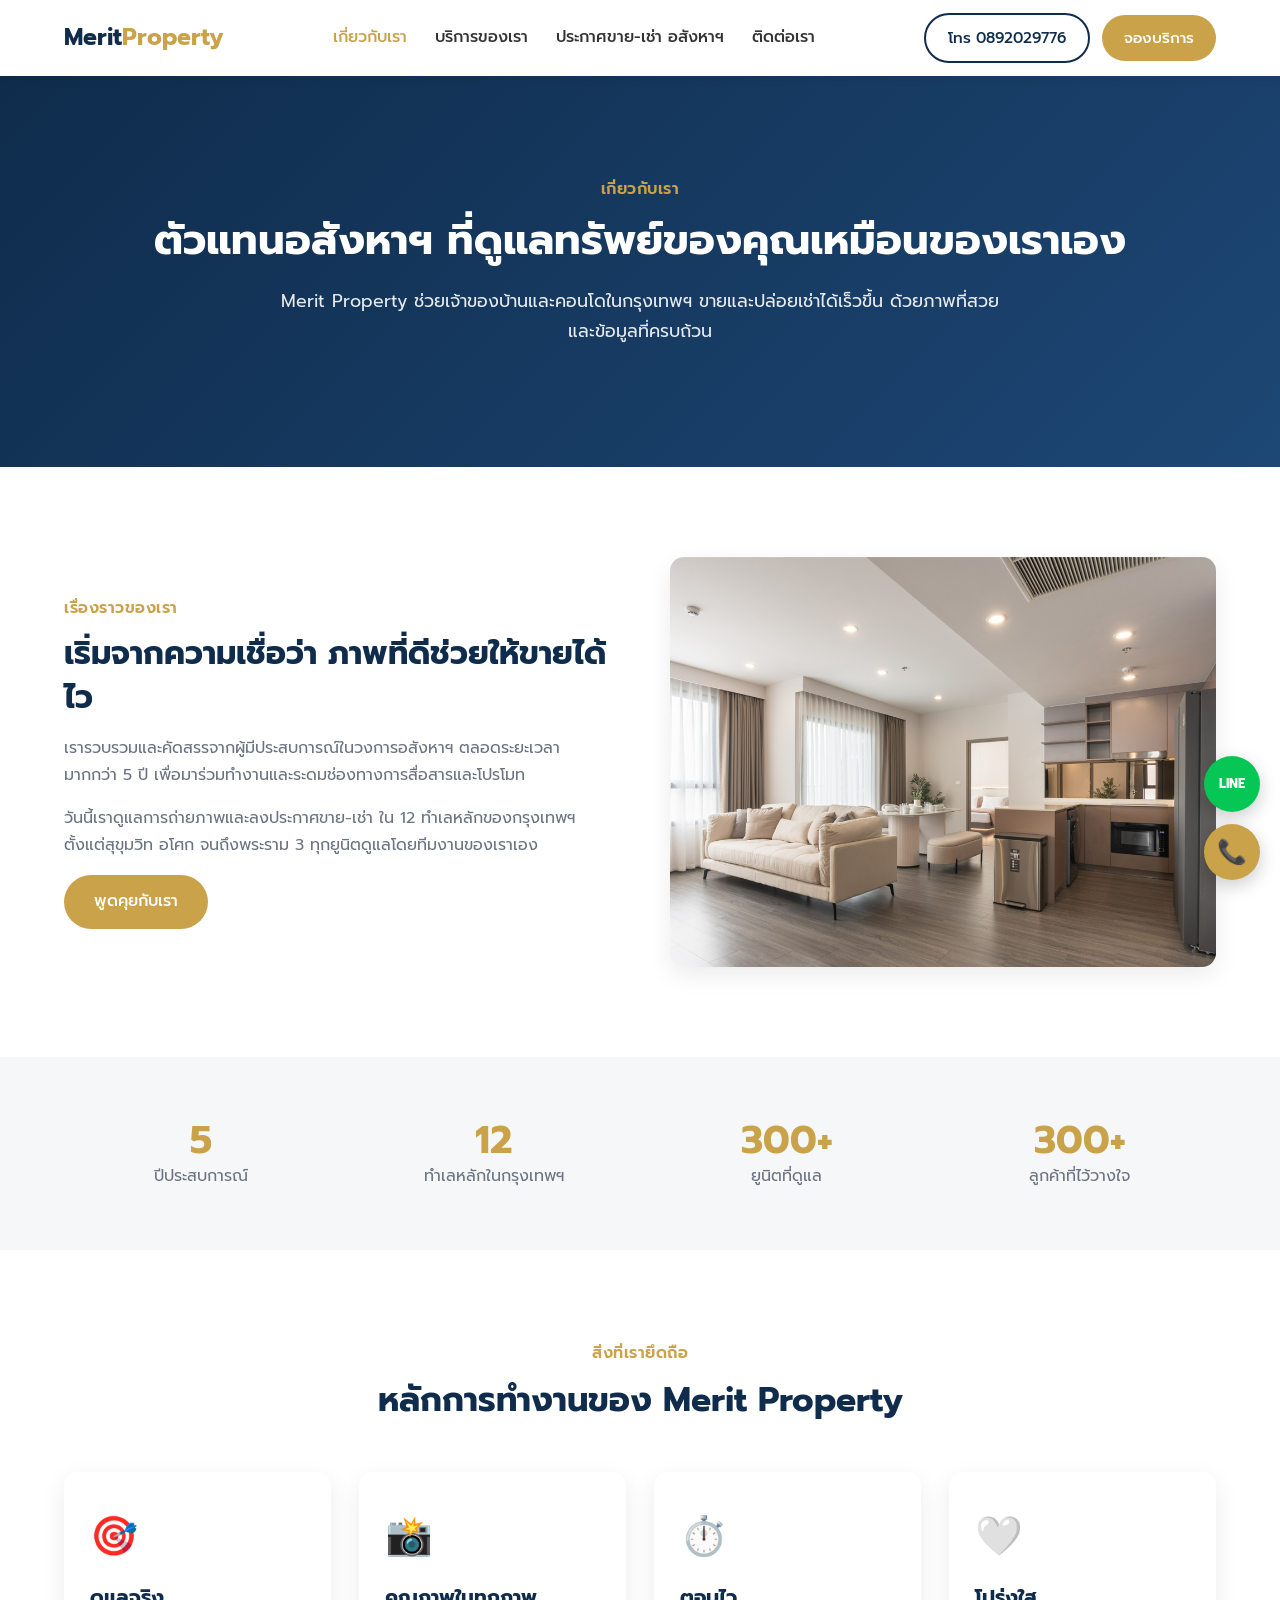
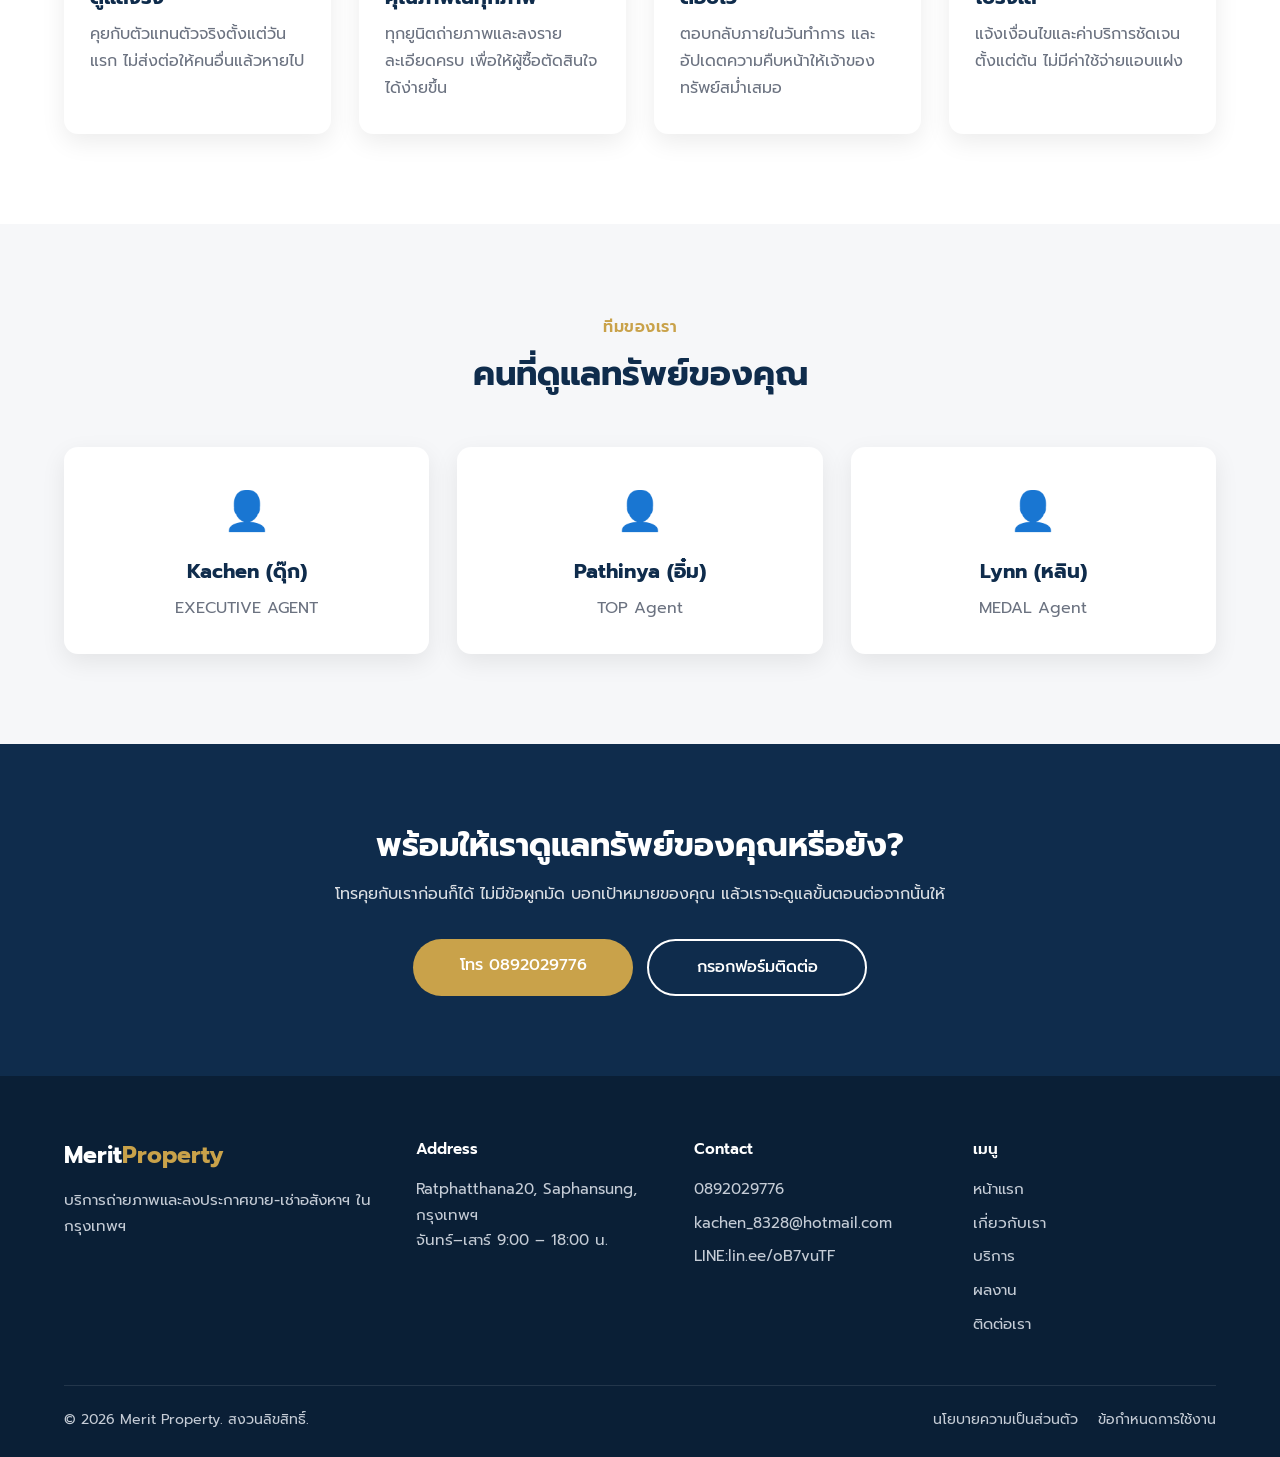
==== commit e45d6574: "revise" ====
--- a/about.html
+++ b/about.html
@@ -148,7 +148,7 @@
         <ul class="nav-links" id="navLinks">
           <li><a href="about.html">เกี่ยวกับเรา</a></li>
           <li><a href="services.html">บริการของเรา</a></li>
-          <li><a href="portfolio.html">ผลงานของเรา</a></li>
+          <li><a href="portfolio.html">ประกาศขาย-เช่า อสังหาฯ</a></li>
           <li><a href="contact.html">ติดต่อเรา</a></li>
         </ul>
         <div class="nav-actions">
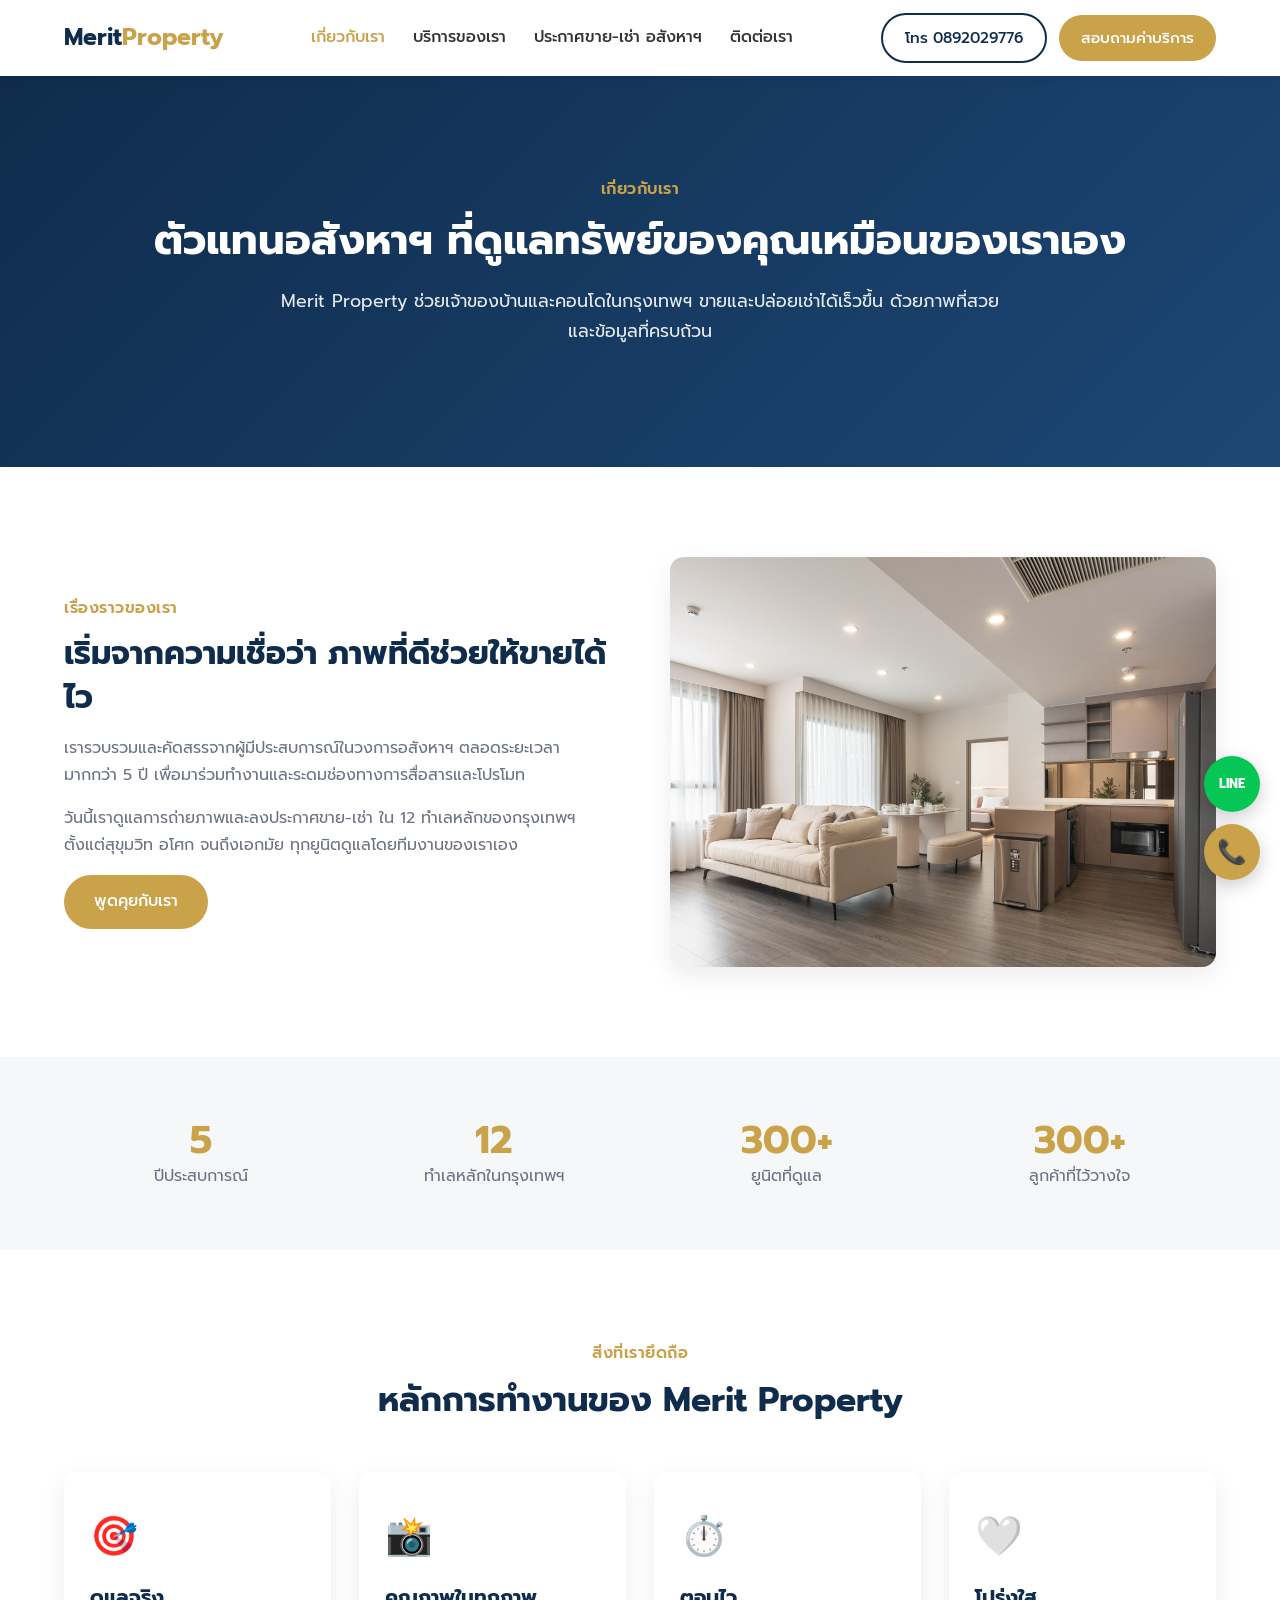
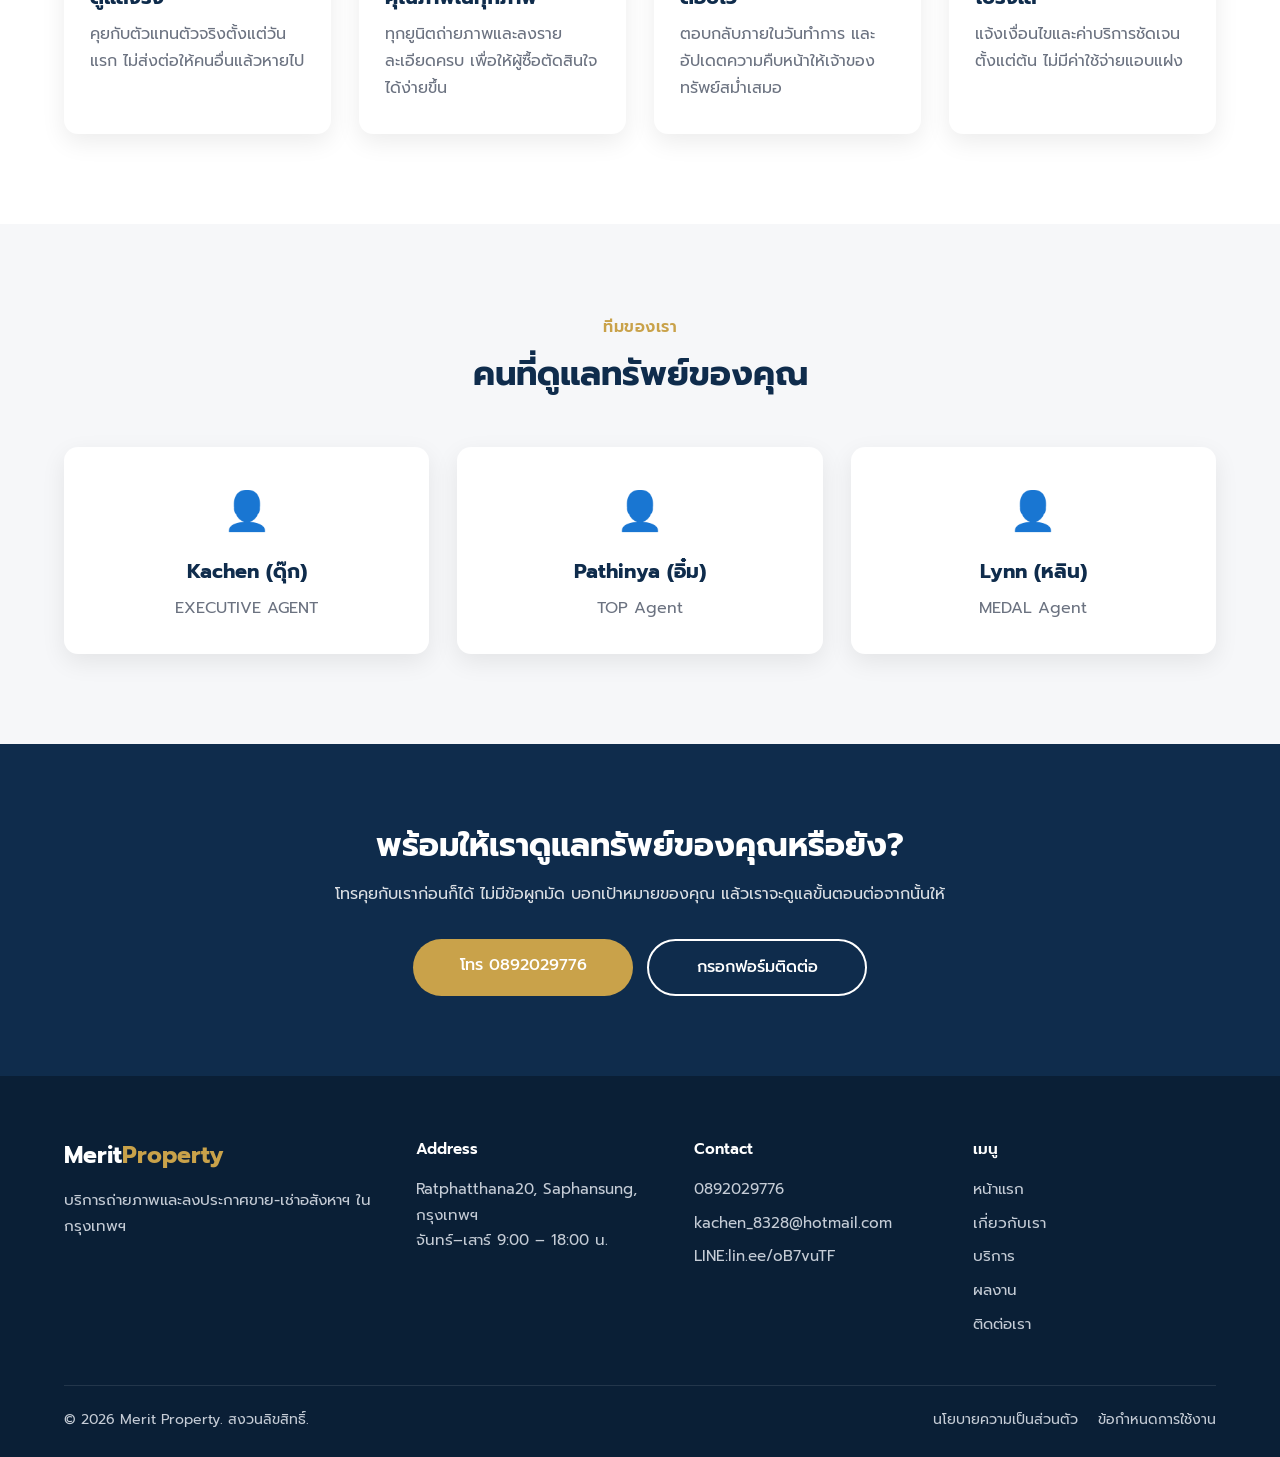
==== commit bc205381: "ืืnew text" ====
--- a/about.html
+++ b/about.html
@@ -153,7 +153,7 @@
         </ul>
         <div class="nav-actions">
           <a class="btn btn-outline js-tel">โทร <span class="js-phone"></span></a>
-          <a href="contact.html#contact-form" class="btn btn-primary">จองบริการ</a>
+          <a href="contact.html#contact-form" class="btn btn-primary">สอบถามค่าบริการ</a>
           <button class="menu-toggle" id="menuToggle" aria-label="เมนู">☰</button>
         </div>
       </nav>
@@ -175,7 +175,7 @@
         <span class="eyebrow">เรื่องราวของเรา</span>
         <h2>เริ่มจากความเชื่อว่า ภาพที่ดีช่วยให้ขายได้ไว</h2>
         <p>เรารวบรวมและคัดสรรจากผู้มีประสบการณ์ในวงการอสังหาฯ ตลอดระยะเวลามากกว่า 5 ปี เพื่อมาร่วมทำงานและระดมช่องทางการสื่อสารและโปรโมท</p>
-        <p>วันนี้เราดูแลการถ่ายภาพและลงประกาศขาย-เช่า ใน 12 ทำเลหลักของกรุงเทพฯ ตั้งแต่สุขุมวิท อโศก จนถึงพระราม 3 ทุกยูนิตดูแลโดยทีมงานของเราเอง</p>
+        <p>วันนี้เราดูแลการถ่ายภาพและลงประกาศขาย-เช่า ใน 12 ทำเลหลักของกรุงเทพฯ ตั้งแต่สุขุมวิท อโศก จนถึงเอกมัย ทุกยูนิตดูแลโดยทีมงานของเราเอง</p>
         <a href="contact.html" class="btn btn-primary">พูดคุยกับเรา</a>
       </div>
       <img src="propertyphotos/cover/about/id0skvpr4.jpg" alt="ห้องนั่งเล่นคอนโดในกรุงเทพฯ" loading="lazy" />
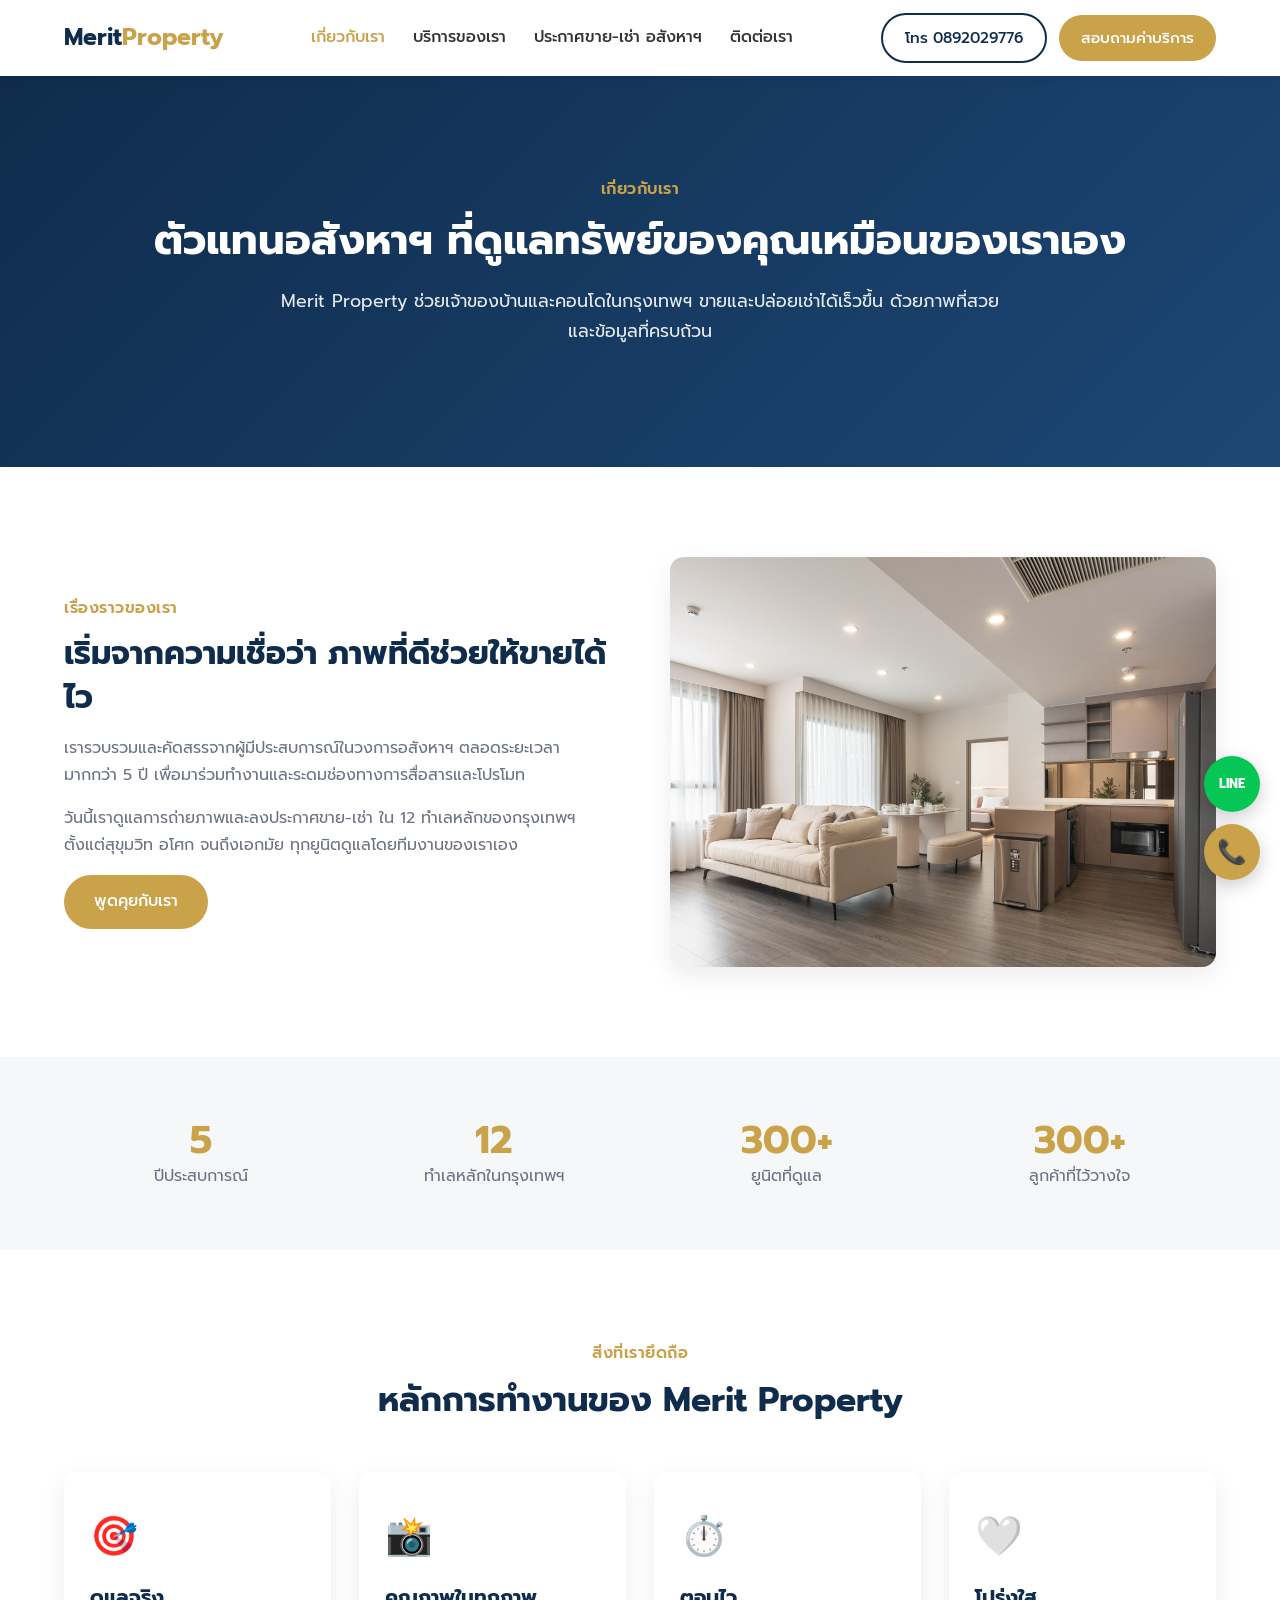
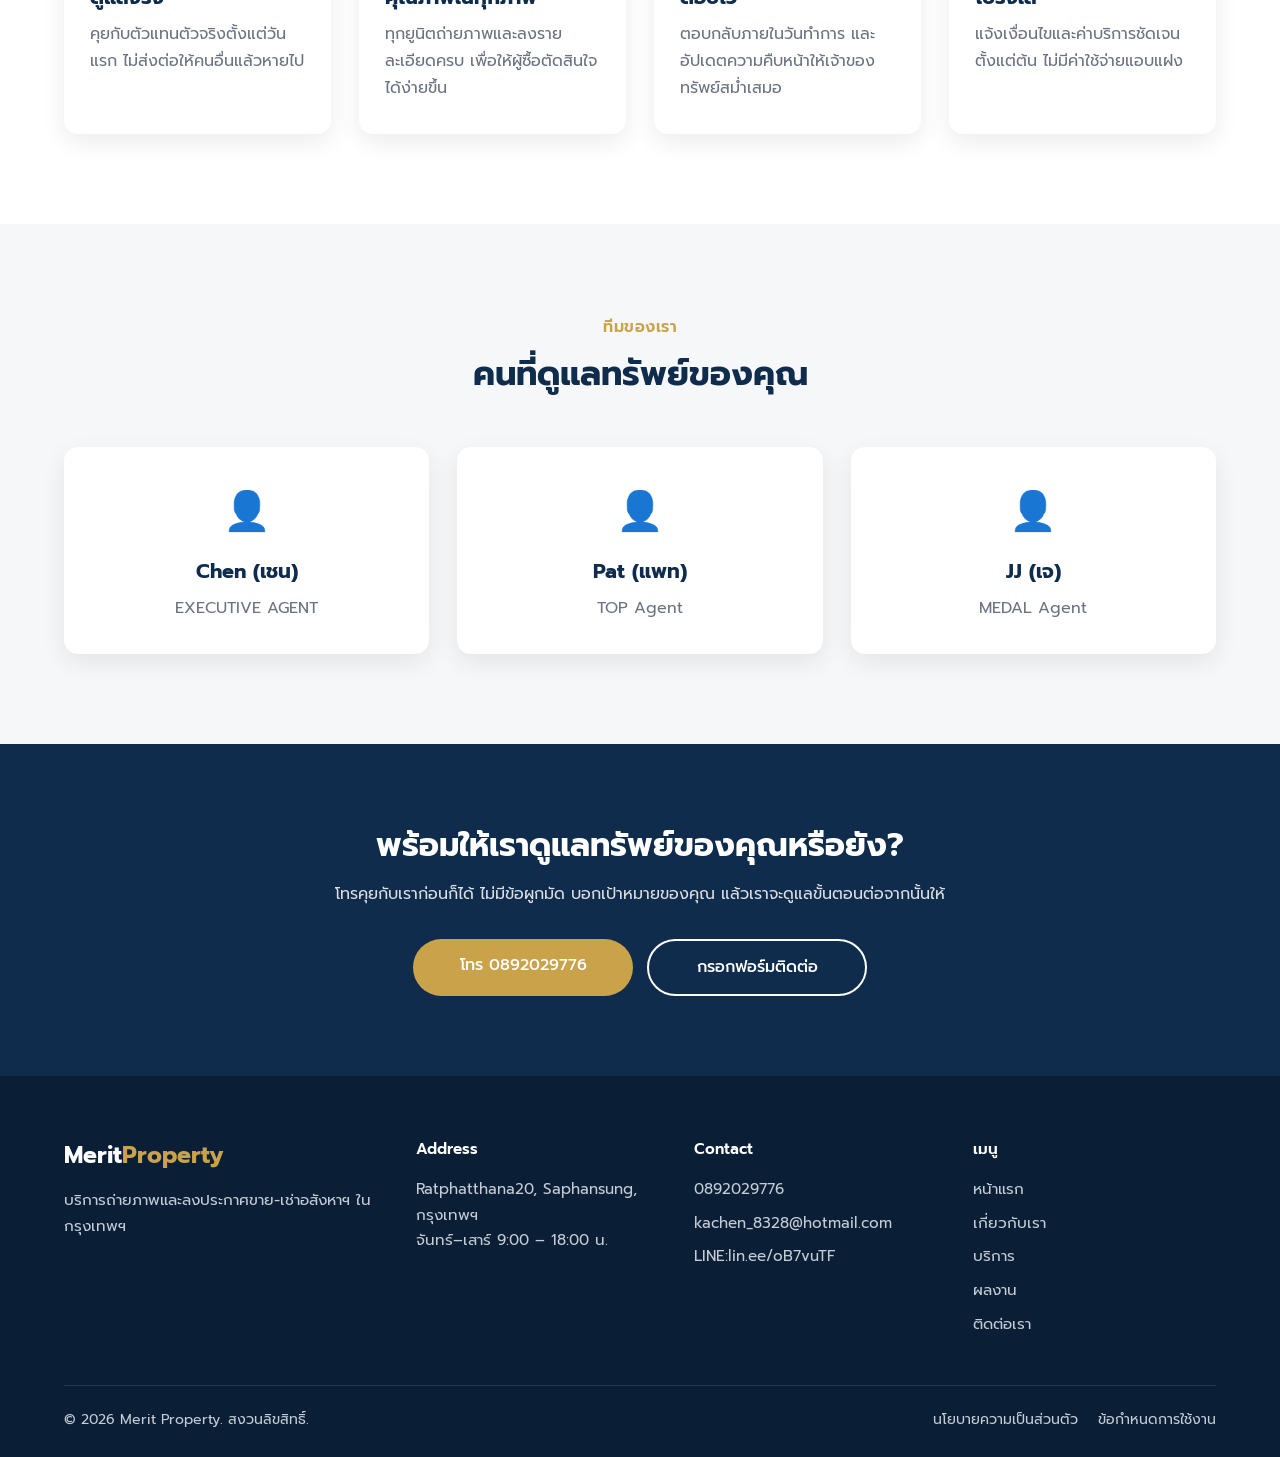
==== commit da5ad0dd: "ืืnew agent" ====
--- a/about.html
+++ b/about.html
@@ -216,9 +216,9 @@
         <h2>คนที่ดูแลทรัพย์ของคุณ</h2>
       </div>
       <div class="grid">
-        <div class="card" style="text-align:center"><div class="icon">👤</div><h3>Kachen (ดุ๊ก)</h3><p>EXECUTIVE AGENT</p></div>
-        <div class="card" style="text-align:center"><div class="icon">👤</div><h3>Pathinya (อิ๋ม)</h3><p>TOP Agent</p></div>
-        <div class="card" style="text-align:center"><div class="icon">👤</div><h3>Lynn (หลิน) </h3><p>MEDAL Agent</p></div>
+        <div class="card" style="text-align:center"><div class="icon">👤</div><h3>Chen (เชน)</h3><p>EXECUTIVE AGENT</p></div>
+        <div class="card" style="text-align:center"><div class="icon">👤</div><h3>Pat (แพท)</h3><p>TOP Agent</p></div>
+        <div class="card" style="text-align:center"><div class="icon">👤</div><h3> JJ (เจ) </h3><p>MEDAL Agent</p></div>
       </div>
     </div>
   </section>
